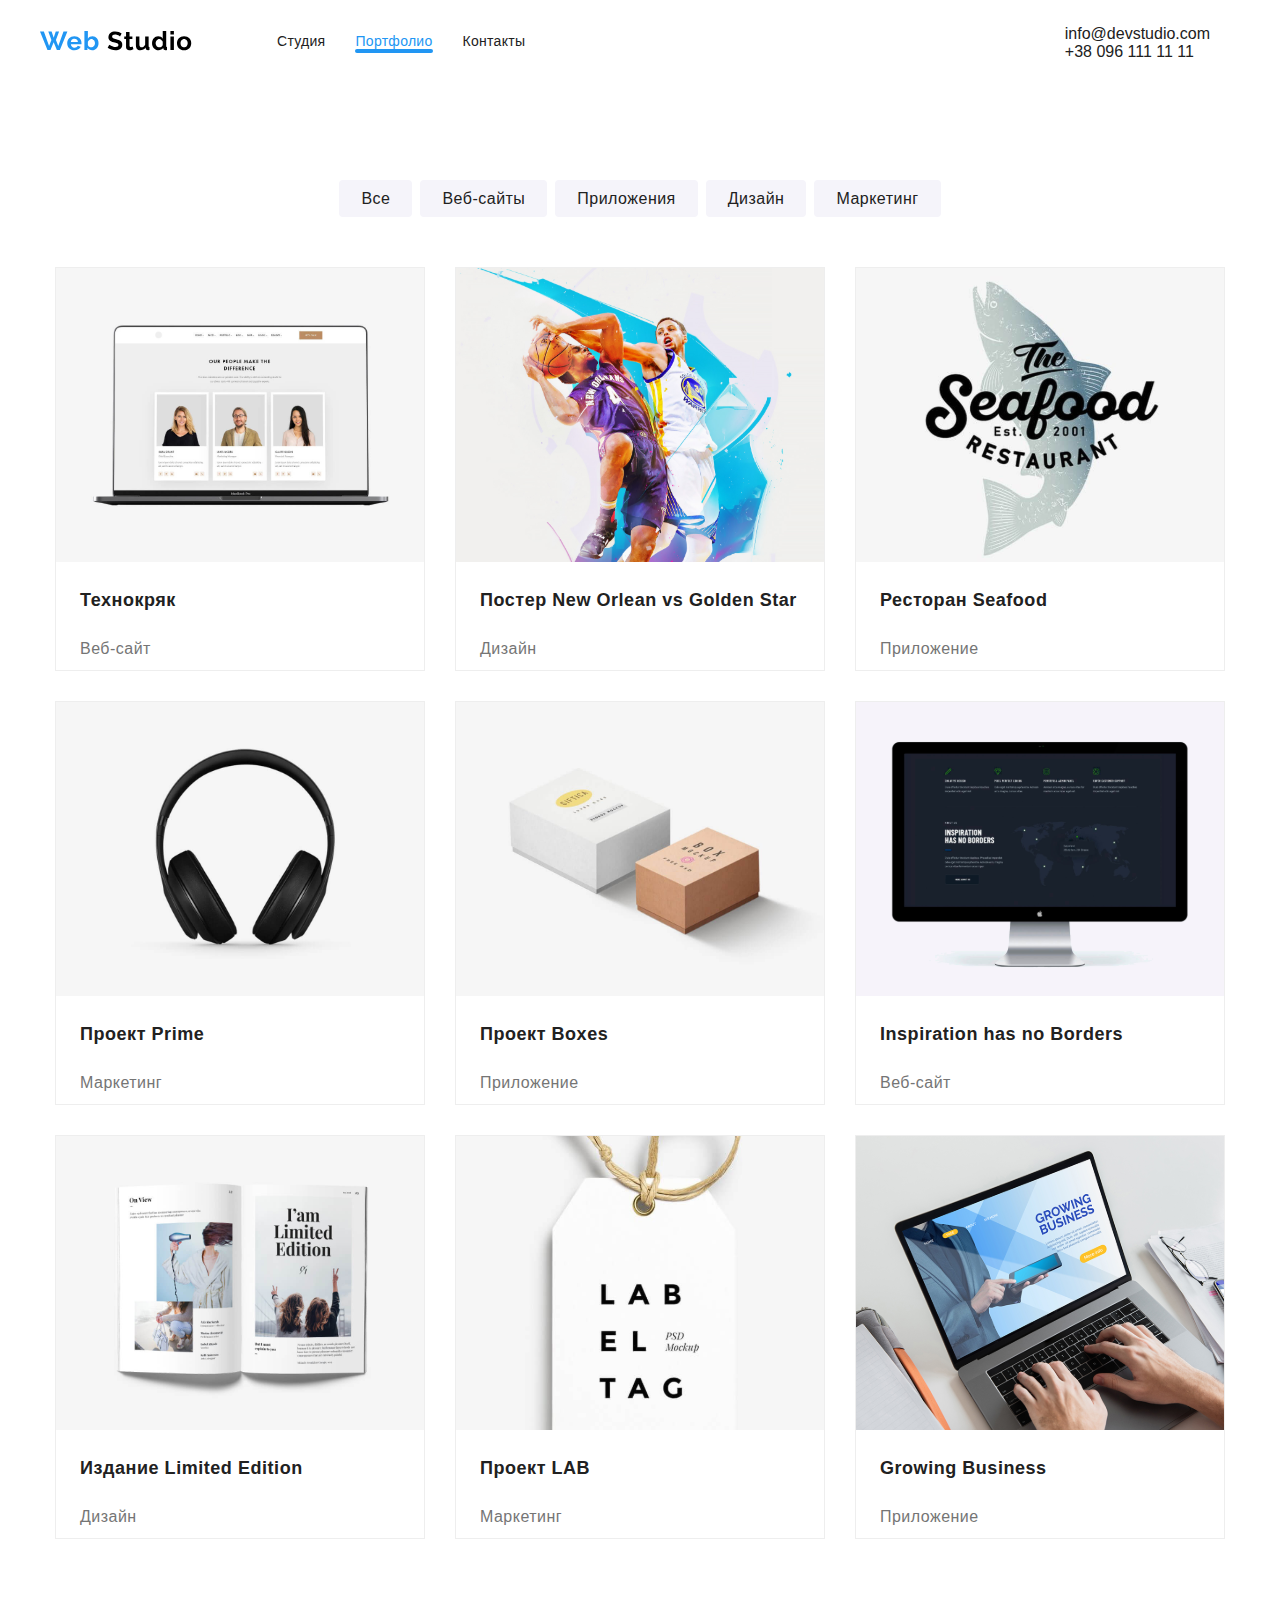
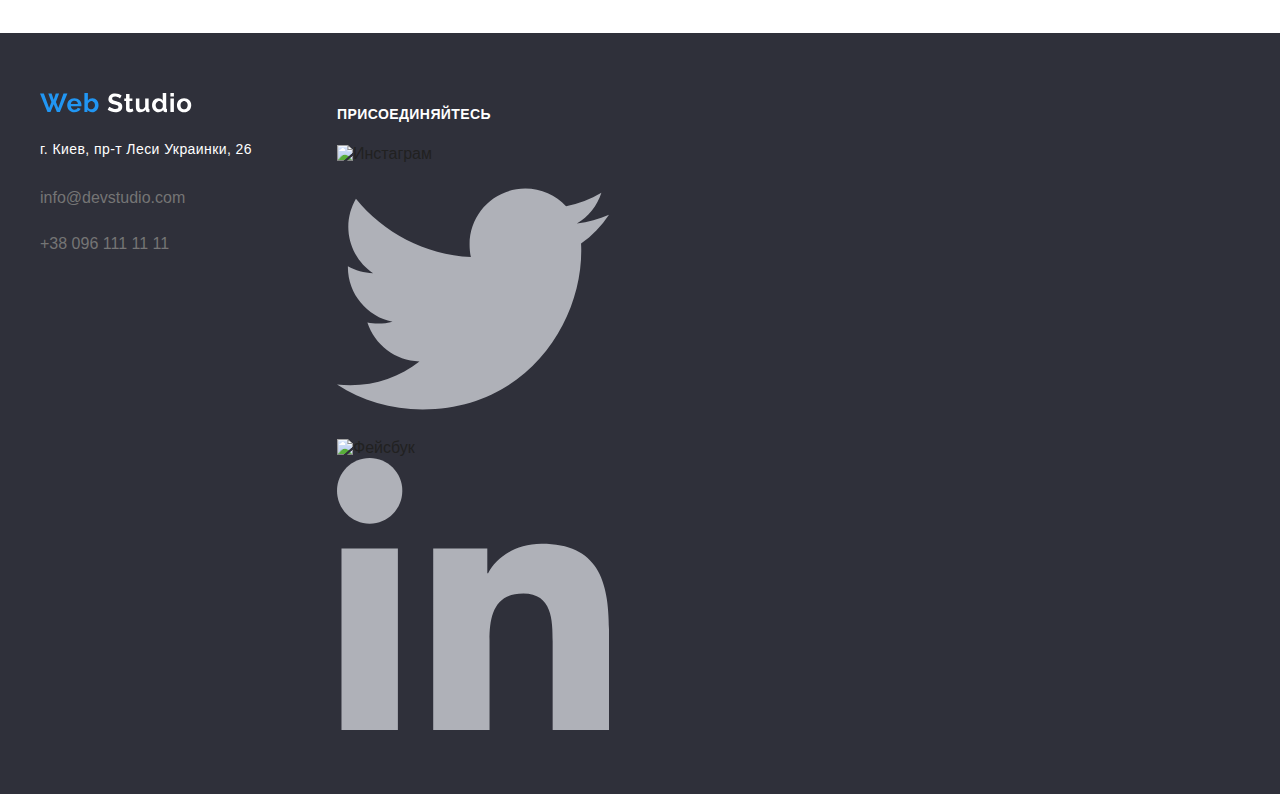
==== portfolio.html @ 6c1bee2e "1" ====
<!DOCTYPE html>
<html lang="ru">
  <head>
    <meta charset="UTF-8" />
    <meta name="viewport" content="width=device-width, initial-scale=1.0" />
    <link
      rel="stylesheet"
      href="https://cdnjs.cloudflare.com/ajax/libs/modern-normalize/0.7.0/modern-normalize.min.css"
    />
    <link rel="stylesheet" href="./css/styles.css" />
    <title>WebStudio</title>
  </head>

  <body class="page">
    <!-- header  -->
    <header>
      <div class="navigation-container">
        <div class="logo">
          <a href="./index.html"
            ><img src="./images/WebStudio.svg" alt="Логотип"
          /></a>
        </div>
        <!-- Site navigation -->

        <nav>
          <ul class="site-nav list">
            <li class="item"><a href="./index.html">Студия</a></li>
            <li class="item">
              <a class="current-link" href="./portfolio.html">Портфолио</a>
            </li>
            <li class="item"><a href="">Контакты</a></li>
          </ul>
        </nav>

        <!-- contacts -->

        <div class="contacts">
          <ul class="list">
            <li class="item">
              <a href="mailto:info@devstudio.co">
                <span class="contacts-text"> info@devstudio.com</span></a
              >
            </li>
            <li class="item">
              <a href="tel:+380961111111">
                <span class="contacts-text"> +38 096 111 11 11</span></a
              >
            </li>
          </ul>
        </div>
      </div>
    </header>
    <main>
      <!-- OUr workk filter menu -->
      <section>
        <div class="container-portfolio">
          <div class="portfolio-nav">
            <nav class="portfolio-filter">
              <ul class="portfolio-menu list">
                <li class="filter-button">
                  <a class="filter-name" href="">Все</a>
                </li>
                <li class="filter-button">
                  <a class="filter-name" href="">Веб-сайты</a>
                </li>
                <li class="filter-button">
                  <a class="filter-name" href="">Приложения</a>
                </li>
                <li class="filter-button">
                  <a class="filter-name" href="">Дизайн</a>
                </li>
                <li class="filter-button">
                  <a class="filter-name" href="">Маркетинг</a>
                </li>
              </ul>
            </nav>
            <h1 class="portfolio-notitle">
              *Логический заголовок котрый не должен отоюражатся*
            </h1>
          </div>

          <!-- our works -->
          <div class="portfolio-items">
            <ul class="portfolio list">
              <li class="porfolio-item">
                <img src="./images-portfolio/tehnokrak.svg" alt="Лаптоп" />
                <h2 class="portfolio-title">Технокряк</h2>
                <p class="portfolio-dsc">Веб-сайт</p>
                <div class="overlay">
                  <p class="portfolio-text no-margin">
                    Технокряк это современная площадка распространения
                    коронавируса. Компании используют эту платформу для
                    цифрового шпионажа и атак на защищённые сервера конкурентов.
                  </p>
                </div>
              </li>
              <li class="porfolio-item">
                <img
                  src="./images-portfolio/basketball-poster.svg"
                  alt="Два баскетболиста"
                />
                <div class="overlay">
                  <p class="portfolio-text no-margin">
                    Технокряк это современная площадка распространения
                    коронавируса. Компании используют эту платформу для
                    цифрового шпионажа и атак на защищённые сервера конкурентов.
                  </p>
                </div>
                <h2 class="portfolio-title">
                  Постер New Orlean vs Golden Star
                </h2>
                <p class="portfolio-dsc">Дизайн</p>
              </li>
              <li class="porfolio-item">
                <img
                  src="./images-portfolio/seafood-logo.svg"
                  alt="Лого ресторана"
                />
                <div class="overlay">
                  <p class="portfolio-text no-margin">
                    Технокряк это современная площадка распространения
                    коронавируса. Компании используют эту платформу для
                    цифрового шпионажа и атак на защищённые сервера конкурентов.
                  </p>
                </div>
                <h2 class="portfolio-title">Ресторан Seafood</h2>
                <p class="portfolio-dsc">Приложение</p>
              </li>
              <li class="porfolio-item">
                <img src="./images-portfolio/headphones.svg" alt="Наушники" />
                <div class="overlay">
                  <p class="portfolio-text no-margin">
                    Технокряк это современная площадка распространения
                    коронавируса. Компании используют эту платформу для
                    цифрового шпионажа и атак на защищённые сервера конкурентов.
                  </p>
                </div>
                <h2 class="portfolio-title">Проект Prime</h2>
                <p class="portfolio-dsc">Маркетинг</p>
              </li>
              <li class="porfolio-item">
                <img
                  src="./images-portfolio/boxes-project.svg"
                  alt="Две каробки"
                />
                <div class="overlay">
                  <p class="portfolio-text no-margin">
                    Технокряк это современная площадка распространения
                    коронавируса. Компании используют эту платформу для
                    цифрового шпионажа и атак на защищённые сервера конкурентов.
                  </p>
                </div>
                <h2 class="portfolio-title">Проект Boxes</h2>
                <p class="portfolio-dsc">Приложение</p>
              </li>
              <li class="porfolio-item">
                <img
                  src="./images-portfolio/desktop-screen.svg"
                  alt="Монитор"
                />
                <div class="overlay">
                  <p class="portfolio-text no-margin">
                    Технокряк это современная площадка распространения
                    коронавируса. Компании используют эту платформу для
                    цифрового шпионажа и атак на защищённые сервера конкурентов.
                  </p>
                </div>
                <h2 class="portfolio-title">Inspiration has no Borders</h2>
                <p class="portfolio-dsc">Веб-сайт</p>
              </li>
              <li class="porfolio-item">
                <img src="./images-portfolio/limitededition.svg" alt="Книга" />
                <div class="overlay">
                  <p class="portfolio-text no-margin">
                    Технокряк это современная площадка распространения
                    коронавируса. Компании используют эту платформу для
                    цифрового шпионажа и атак на защищённые сервера конкурентов.
                  </p>
                </div>
                <h2 class="portfolio-title">Издание Limited Edition</h2>
                <p class="portfolio-dsc">Дизайн</p>
              </li>
              <li class="porfolio-item">
                <img src="./images-portfolio/labletag.svg" alt="Ярлык" />
                <div class="overlay">
                  <p class="portfolio-text no-margin">
                    Технокряк это современная площадка распространения
                    коронавируса. Компании используют эту платформу для
                    цифрового шпионажа и атак на защищённые сервера конкурентов.
                  </p>
                </div>
                <h2 class="portfolio-title">Проект LAB</h2>
                <p class="portfolio-dsc">Маркетинг</p>
              </li>
              <li class="porfolio-item">
                <img
                  src="./images-portfolio/laptop-grow-buis.svg"
                  alt="Лаптоп"
                />
                <div class="overlay">
                  <p class="portfolio-text no-margin">
                    Технокряк это современная площадка распространения
                    коронавируса. Компании используют эту платформу для
                    цифрового шпионажа и атак на защищённые сервера конкурентов.
                  </p>
                </div>
                <h2 class="portfolio-title">Growing Business</h2>
                <p class="portfolio-dsc">Приложение</p>
              </li>
            </ul>
          </div>
        </div>
      </section>
    </main>
    <footer class="footer">
      <!-- logo -->
      <div class="footer-container">
        <div class="logo-footer">
          <a href="./index.html"
            ><img src="./images/WebStudio-footer.svg" alt="Логотип"
          /></a>
          <address>
            <span class="phys-address"> г. Киев, пр-т Леси Украинки, 26</span>
            <br />
            <!-- contacts -->
            <a href="mailto:info@devstudio.co">
              <span class="adress">info@devstudio.com</span></a
            >
            <br />
            <a href="tel:+380961111111">
              <span class="adress">+38 096 111 11 11</span></a
            >
          </address>
        </div>
        <!-- subscribe -->
        <div class="subscribe-container">
          <h2 class="subscribe-title">присоединяйтесь</h2>
          <ul class="social-footer list">
            <li class="social-footer-item">
              <a href=""
                ><img src="./images/instagramnorm.svg" alt="Инстаграм"
              /></a>
            </li>
            <li class="social-footer-item">
              <a href=""><img src="./images/twitter.svg" alt="Твиттер" /></a>
            </li>
            <li class="social-footer-item">
              <a href=""><img src="./images/facebook2.svg" alt="Фейсбук" /></a>
            </li>
            <li class="social-footer-item">
              <a href=""><img src="./images/linkedin.svg" alt="ЛинкедИн" /></a>
            </li>
          </ul>
        </div>
      </div>
    </footer>
  </body>
</html>
---- css/styles.css ----
/* Цыетовая палитра */
/* Primary text color #212121
Secondary text color #757575
alternative text color #FFFFFF
accent color #2196F3


bcg color #FFFFFF
bcg alternative color #F5F4FA*/

:root {
  --primary-text-color: #212121;
  --secondary-text-color: #757575;
  --alternative-text-color: #ffffff;
  --accent-color: #2196f3;
  --bcg-color: #ffffff;
  --bcg-alternative-color: #f5f4fa;
}
/* * {
  outline: solid darkslateblue; */

/* all paige main formattiong */
.page {
  font-family: "Roboto", sans-serif;
  color: var(--primary-text-color);
  background-color: var(--bcg-color);
}
/* No dots on lists */
.list {
  list-style: none;
  padding: 0px;
  margin: 0px;
}
/* Отменяем подчеркивание у ссылки */
a {
  color: var(--primary-text-color);
  text-decoration: none;
}
/* Delete margin utility */
.no-margin {
  margin: 0px;
}

.container {
  width: 1200px;
  margin-right: auto;
  margin-left: auto;
  padding-left: 15px;
  padding-right: 15px;
  padding-bottom: 94px;
  padding-top: 94px;
}

/* Header
*/

/* site navigation 
and contacts 
focus and hover */
.site-nav :hover,
.site-nav :focus {
  color: var(--accent-color);
}
.current-link::after {
  content: "";
  display: flex;

  height: 4px;

  background: #2196f3;
  border-radius: 2px;
}
.current-link {
  color: var(--accent-color);
}

/* Nsv contsiner */
.navigation-container {
  display: flex;
  align-items: center;
  padding: 25px 15px;
  max-width: 1230px;
  margin: 0 auto;
}
/* allTitles H2 */
.title {
  font-weight: 700;
  font-size: 36px;
  line-height: 1.2;
  text-align: center;
  letter-spacing: 0.03em;
}
/* logo */

.logo {
  display: inline-block;
}
/* site navigation text  */
.site-nav {
  font-weight: 500;
  font-size: 14px;
  line-height: 1.1;
  letter-spacing: 0.02em;
  display: flex;
  margin-left: 85px;
}

.site-nav .item {
  margin-left: auto;
}
/* CONTACTS */
.contacts {
  display: flex;
  align-items: center;
  margin-left: auto;
}
.email-style {
  display: flex;
  align-items: center;
  color: #757575;
  fill: #757575;
  margin-right: 30px;
}
.email-style:focus,
.email-style:hover {
  color: var(--accent-color);
  fill: var(--accent-color);
}
.icon-email {
  margin-right: 10px;
}
.email-text {
  font-style: normal;

  font-style: normal;
  font-weight: 500;
  font-size: 14px;
  line-height: 1.14;
  letter-spacing: 0.02em;
}

.phonenumber-style {
  display: flex;
  align-items: center;
  color: #757575;
  fill: #757575;
}
.phonenumber-style:focus,
.phonenumber-style:hover {
  color: var(--accent-color);
  fill: var(--accent-color);
}
.icon-phone {
  margin-right: 10px;
}
.phonenumber-text {
  font-style: normal;

  font-style: normal;
  font-weight: 500;
  font-size: 14px;
  line-height: 1.14;
  letter-spacing: 0.02em;
}
/* Hero */
.cotainer-hero {
  padding-top: 200px;
  padding-bottom: 200px;
}
.hero {
  background-image: linear-gradient(
      to right,
      rgba(47, 48, 58, 0.8),
      rgba(47, 48, 58, 0.8)
    ),
    url(../images/Header-img.jpg);
  background-color: #212121;
  width: 1600px;
  height: 600px;
  margin: auto;
  background-repeat: no-repeat;
  background-position: center;
  background-size: cover;
  text-align: center;
}

/* Hero title */
.hero-title {
  font-weight: 900;
  font-size: 44px;
  line-height: 1.4;

  text-align: center;
  letter-spacing: 0.06em;
  text-transform: uppercase;

  color: var(--alternative-text-color);
}

/* Hero button */
.button {
  padding: 10px 32px;
  color: var(--alternative-text-color);
  display: inline-block;
  background: #2196f3;
  border-radius: 4px;
  border: 1px solid transparent;
  min-width: 200px;
  margin-top: 30px;
}
/* Features */
.features .list {
  display: flex;
  justify-content: center;
}
/* FEATURES ICONS */
.features-icon-bcg {
  width: 270px;
  height: 120px;
  background-color: #f5f4fa;
  display: flex;
  align-items: center;
  justify-content: center;
}
.features-icon {
  width: 70px;
  height: 70px;
}
.list .item {
  margin-right: 30px;
}
.list .item:last-child {
  margin-right: 0px;
}

.features .title {
  display: none;
}

/* FETURES ICONS */

/* features title*/
.features-title {
  font-weight: 700;
  font-size: 14px;
  line-height: 1.1;
  letter-spacing: 0.03em;
  text-transform: uppercase;
  margin-bottom: 0px;
  margin-top: 10px;
}
/* features text dsc */
.features-text {
  color: var(--secondary-text-color);

  font-size: 14px;
  line-height: 1.7;
  letter-spacing: 0.03em;
  margin-bottom: 0px;
  margin-top: 10px;
}
.works-list {
  display: flex;
}
.works-item + .works-item {
  margin-left: 30px;
}

/* works title */
.works .title {
  margin-bottom: 0px;
  margin-top: 94px;
}
/* Works exmples */
.works .list {
  margin-top: 50px;
}
/* our works picture dsc */
.work-name {
  font-weight: 700;
  font-size: 14px;
  line-height: 1.1;

  letter-spacing: 0.03em;
  text-transform: uppercase;
}
/* team */
.team {
  background-color: #f5f4fa;
  width: auto;
}
.team-item {
  width: calc((100% - 30px * 3) / 4);
  margin-right: 30px;
  box-shadow: 0px 2px 1px rgba(0, 0, 0, 0.2), 0px 1px 1px rgba(0, 0, 0, 0.14),
    0px 1px 3px rgba(0, 0, 0, 0.12);
  border-radius: 0px 0px 4px 4px;
  background-color: #fff;
}
.team-item:first-child {
  margin-left: 0px;
}
/* team list */
.team-list {
  margin-top: 50px;
  display: flex;
}

/* teammates names   */
.team-name {
  font-weight: 500;
  font-size: 16px;
  line-height: 1.2;

  letter-spacing: 0.03em;
  margin-top: 30px;
  margin-bottom: 0px;
  text-align: center;
}
/* temmates proffession dsc */
.team-text {
  font-size: 16px;
  line-height: 1.2;

  letter-spacing: 0.03em;

  color: var(--secondary-text-color);
  margin-top: 10px;
  margin-bottom: 0px;
  text-align: center;
}
/* social media list */

.social {
  margin-top: 16px;
  margin-bottom: 24px;
  display: flex;
  justify-content: center;
}
.social-item + .social-item {
  margin-left: 10px;
}
.social-link {
  display: flex;
  justify-content: center;
  align-items: center;

  width: 44px;
  height: 44px;
  border-radius: 50%;

  fill: #afb1b8;
}

.social-link:hover,
.social-link:focus {
  background-color: var(--accent-color);
  fill: #ffffff;
}

/* loyal customers  list*/
.customers-logo {
  margin-bottom: 0px;
  margin-top: 50px;
  display: flex;
}
.customers-link {
  display: flex;
  justify-content: center;
  align-items: center;
  fill: #afb1b8;

  width: 170px;
  height: 90px;
}
.customers-link:hover,
.customers-link:focus {
  fill: #2196f3;
}

.customer-logo-pic {
  border: 1px solid #afb1b8;
  box-sizing: border-box;
  border-radius: 4px;
}
.customer-logo-pic:hover,
.customer-logo-pic:focus {
  border: 1px solid #2196f3;
}
.customer-logo-pic + .customer-logo-pic {
  margin-left: 30px;
}
/* Loyal custumers title*/
.customers .title {
  margin-bottom: 0px;
  margin-top: 94px;
}

/* Footer */

.footer {
  background-color: #2f303a;
}
/* Footer content */
.footer-container {
  max-width: 1230px;
  padding-top: 60px;
  padding-bottom: 60px;
  margin-left: auto;
  margin-right: auto;
  padding-left: 15px;
  padding-right: 15px;
  display: flex;
  flex-wrap: wrap;
}
.logo-footer {
  min-width: 267px;
}

.address {
  display: flex;
}

/* Physical addres going with other color */
.phys-address {
  font-size: 14px;
  line-height: 1.7;
  letter-spacing: 0.03em;
  color: var(--alternative-text-color);
  margin-top: 20px;
  margin-bottom: 0px;
  display: flex;
  flex-wrap: wrap;
  font-style: normal;
}
/* mail and telephone footer color */
.adress {
  color: var(--secondary-text-color);
  margin-bottom: 0px;
  margin-top: 9px;
  display: inline-block;
  display: flex;
  flex-wrap: wrap;
  font-style: normal;
}
.subscribe-container {
  flex-direction: column;
  display: flex;

  margin-left: 30px;
  min-width: 272px;
}
/* Subscibe tittle */
.subscribe-title {
  color: var(--alternative-text-color);
  margin-bottom: 20px;
  font-weight: 700;
  font-size: 14px;
  line-height: 1.4;
  letter-spacing: 0.03em;
  text-transform: uppercase;
}
.footer-social {
  display: flex;
}
.footer-social-link {
  display: flex;
  width: 44px;
  height: 44px;
  background-color: rgba(255, 255, 255, 0.1);
  fill: #ffffff;
  border-radius: 50%;
  justify-content: center;
  align-items: center;
}
.footer-social-link:hover,
.footer-social-link:focus {
  background-color: var(--accent-color);
}
.footer-social-item + .footer-social-item {
  margin-left: 10px;
}

/* !!!!!!!!!!!!!!!!!!!!!!!!POrtfolio content!!!!!!!!!!!!!!!!!!!!!!!!! */

/* Portfolio filter effects hover and focus */
.portfolio-filter :hover,
.portfolio-filter :focus {
  color: var(--accent-color);
}
.portfolio-menu {
  display: flex;
  justify-content: center;
}
.portfolio-nav {
  margin-top: 93px;
  justify-content: center;
}
/* .filter-name:nth-child(n + 2) {
  margin-left: 0px;
} */

.filter-button + .filter-button {
  margin-left: 8px;
}
.filter-name {
  padding: 6px 22px;

  display: flex;

  text-align: center;

  background: #f5f4fa;
  border-radius: 4px;
  font-weight: 500;
  font-size: 16px;
  line-height: 1.6;
  letter-spacing: 0.03em;
}

.filter-name:hover {
  background-color: var(--accent-color);
  color: #ffffff;
}

.portfolio-notitle {
  display: none;
}

.container-portfolio {
  padding: 0px 15px;
  max-width: 1200px;
  margin: 0 auto;
  margin-bottom: 94px;
}

.portfolio {
  margin-bottom: 0px;
  margin-top: 50px;
  display: flex;
  flex-wrap: wrap;
  justify-content: center;
}
.porfolio-item {
  width: calc((100% - 60px) / 3);
  margin-right: 30px;
  margin-bottom: 30px;
  border: 1px solid #eeeeee;
  height: 404px;
  position: relative;

  overflow: hidden;
}

.overlay {
  display: inline-flex;
  position: absolute;
  top: 0;
  left: 0;
  width: 100%;
  height: 294px;

  padding: 63px 24px;

  transform: translateY(150%);
  transition: 250ms transform cubic-bezier(0.4, 0, 0.2, 1);

  background-color: rgba(33, 150, 243, 0.9);
  color: var(--alternative-text-color);
}
.porfolio-item:hover {
  border: 1px solid #eeeeee;
  box-sizing: border-box;
  box-shadow: 0px 1px 1px rgba(0, 0, 0, 0.12), 0px 4px 4px rgba(0, 0, 0, 0.06),
    1px 4px 6px rgba(0, 0, 0, 0.16);
}
.porfolio-item:hover .overlay {
  transform: translateX(0);
}

.porfolio-item:nth-child(3n) {
  margin-right: 0;
}
.porfolio-item:nth-last-child(-n + 3) {
  margin-bottom: 0;
}
/* name of works in portfolio */
.portfolio-title {
  font-style: normal;
  font-weight: 700;
  font-size: 18px;
  line-height: 2;
  letter-spacing: 0.03em;
  padding-left: 24px;
  padding-right: 24px;
}
/* Work descriptions in portfolio */
.portfolio-dsc {
  font-size: 16px;
  line-height: 1.9;
  letter-spacing: 0.03em;
  color: var(--secondary-text-color);
  padding: 0px 24px;
}
/* text on pics  */
.portfolio-text {
  font-size: 18px;
  line-height: 1.6;
  letter-spacing: 0.03em;
}
/* CEnetering of content groups */
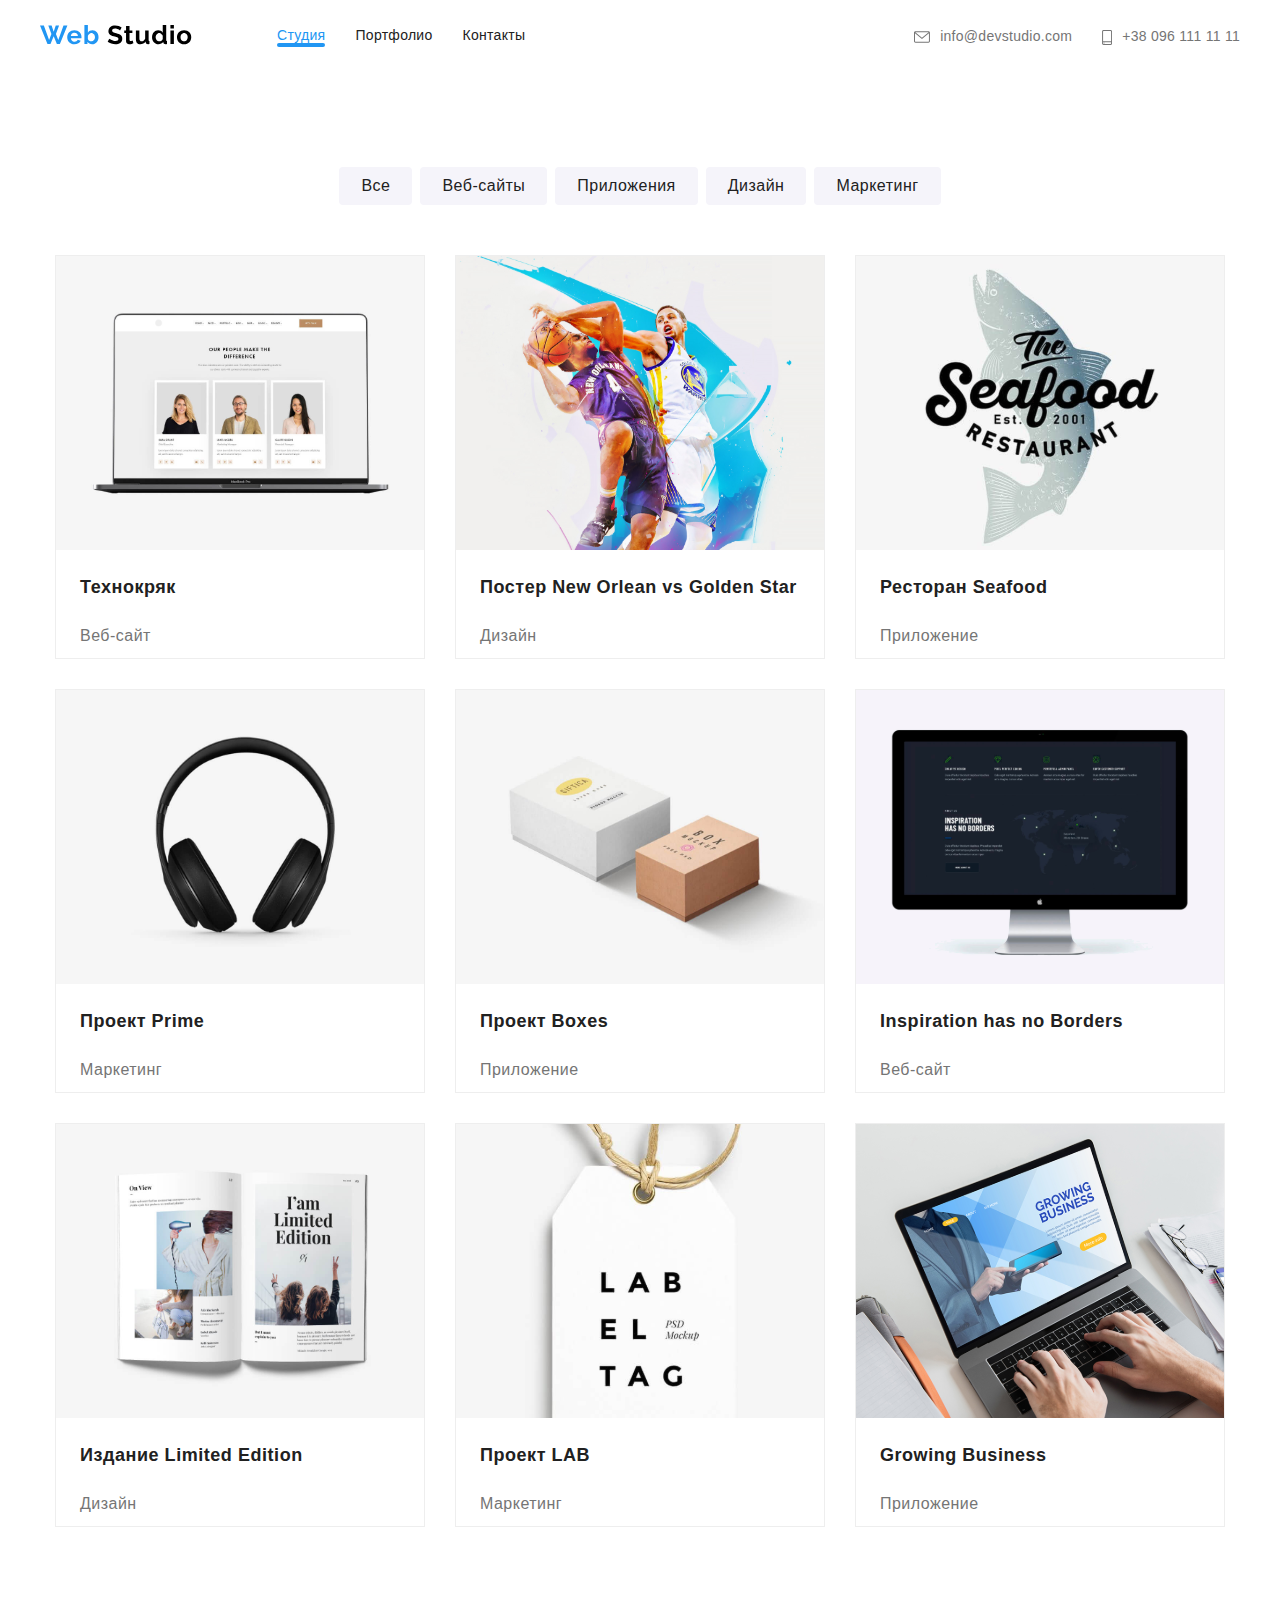
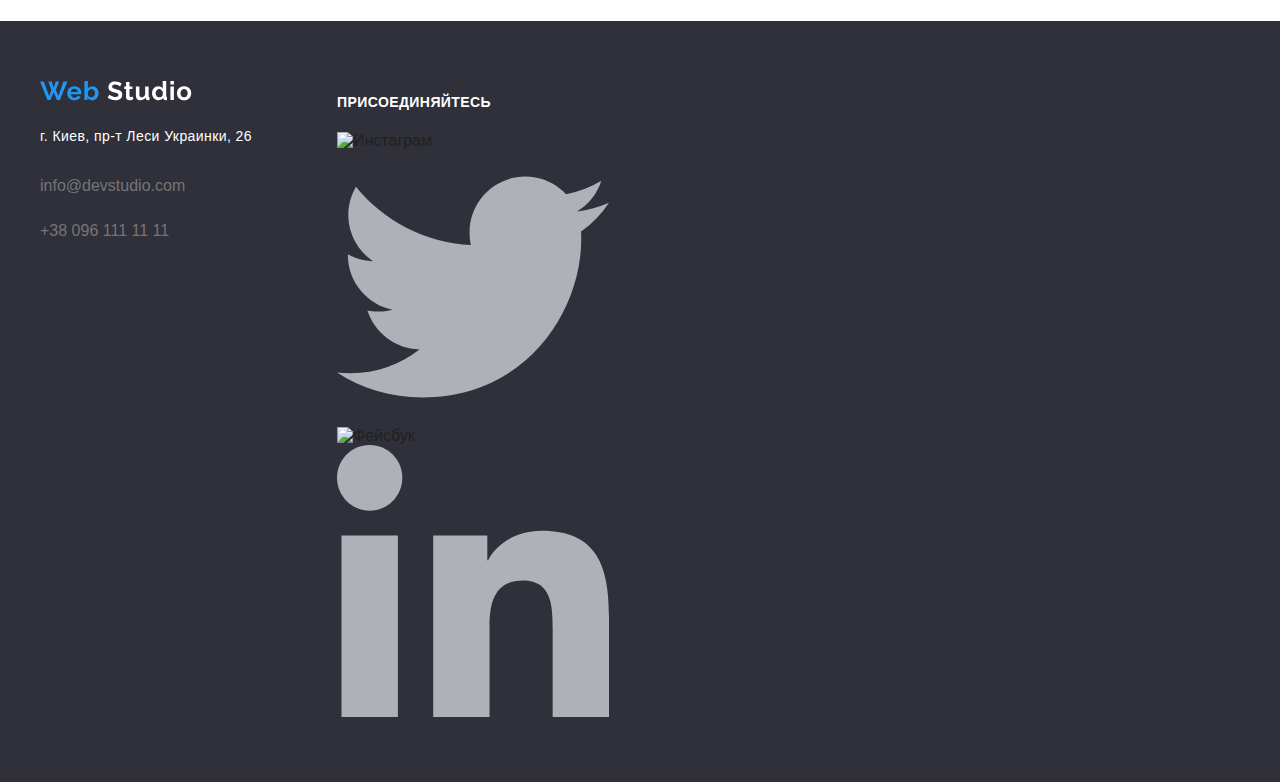
==== commit 36dc3b32: "1" ====
--- a/portfolio.html
+++ b/portfolio.html
@@ -13,43 +13,40 @@
 
   <body class="page">
     <!-- header  -->
-    <header>
-      <div class="navigation-container">
-        <div class="logo">
-          <a href="./index.html"
-            ><img src="./images/WebStudio.svg" alt="Логотип"
-          /></a>
-        </div>
-        <!-- Site navigation -->
-
-        <nav>
-          <ul class="site-nav list">
-            <li class="item"><a href="./index.html">Студия</a></li>
-            <li class="item">
-              <a class="current-link" href="./portfolio.html">Портфолио</a>
-            </li>
-            <li class="item"><a href="">Контакты</a></li>
-          </ul>
-        </nav>
-
-        <!-- contacts -->
-
-        <div class="contacts">
-          <ul class="list">
-            <li class="item">
-              <a href="mailto:info@devstudio.co">
-                <span class="contacts-text"> info@devstudio.com</span></a
-              >
-            </li>
-            <li class="item">
-              <a href="tel:+380961111111">
-                <span class="contacts-text"> +38 096 111 11 11</span></a
-              >
-            </li>
-          </ul>
-        </div>
+  <header>
+    <div class="navigation-container">
+      <div class="logo">
+        <a href="./index.html"><img src="./images/WebStudio.svg" alt="Логотип" /></a>
       </div>
-    </header>
+      <!-- Site navigation -->
+  
+      <nav>
+        <ul class="site-nav list">
+          <li class="item">
+            <a class="current-link" href="./index.html">Студия</a>
+          </li>
+          <li class="item"><a href="./portfolio.html">Портфолио</a></li>
+          <li class="item"><a href="">Контакты</a></li>
+        </ul>
+      </nav>
+  
+      <!-- contacts -->
+  
+      <div class="contacts">
+        <a class="email-style" href="mailto:info@devstudio.co"><svg class="icon-email" width="16" height="12">
+            <use href="./images/sprite.svg#icon-envelope"></use>
+          </svg>
+          <span class="email-text"> info@devstudio.com</span>
+        </a>
+  
+        <a class="phonenumber-style" href="tel:+380961111111"><svg class="icon-phone" width="10" height="15">
+            <use href="./images/sprite.svg#icon-smartphone"></use>
+          </svg>
+          <span class="phonenumber-text"> +38 096 111 11 11</span>
+        </a>
+      </div>
+    </div>
+  </header>
     <main>
       <!-- OUr workk filter menu -->
       <section>
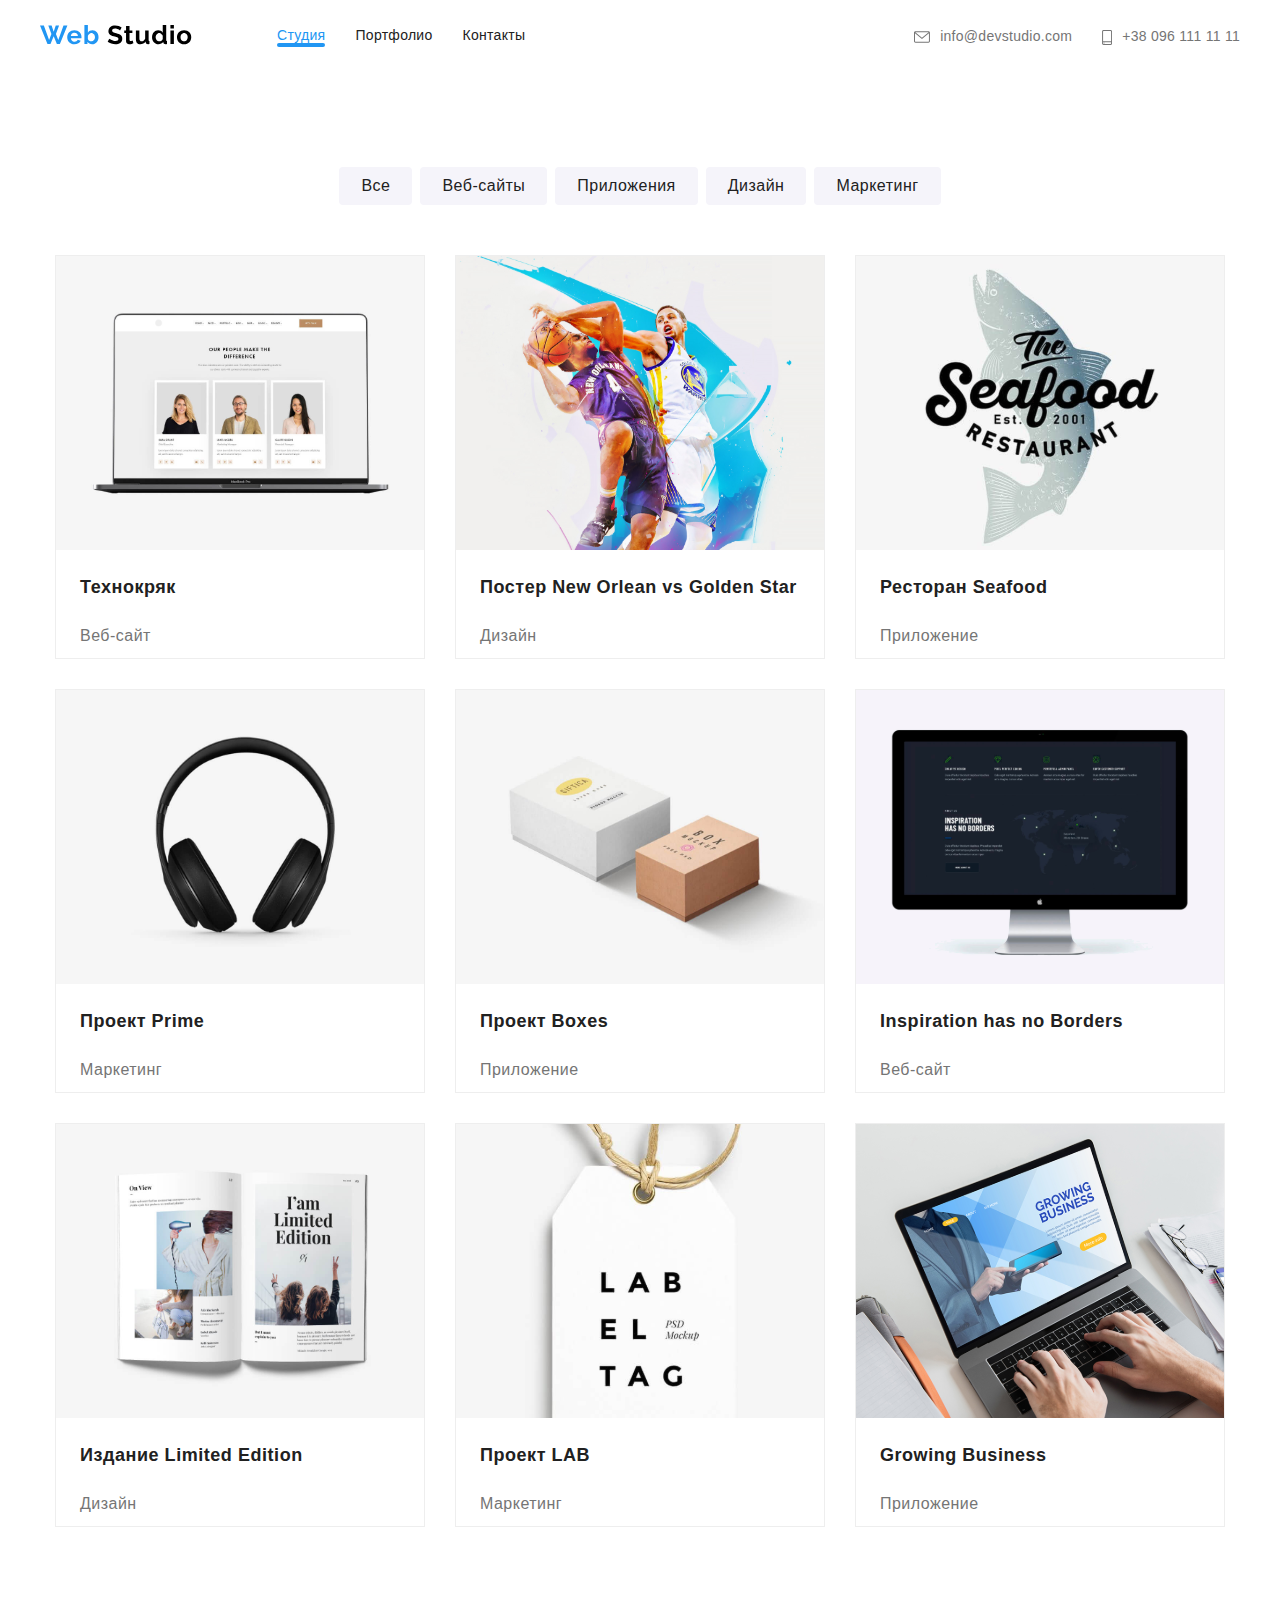
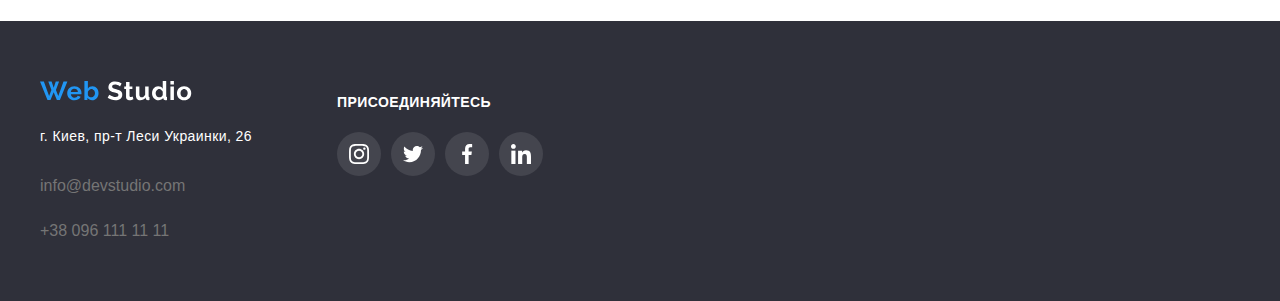
==== commit b9ac5d23: "works section absolut positioning" ====
--- a/portfolio.html
+++ b/portfolio.html
@@ -13,40 +13,44 @@
 
   <body class="page">
     <!-- header  -->
-  <header>
-    <div class="navigation-container">
-      <div class="logo">
-        <a href="./index.html"><img src="./images/WebStudio.svg" alt="Логотип" /></a>
+    <header>
+      <div class="navigation-container">
+        <div class="logo">
+          <a href="./index.html"
+            ><img src="./images/WebStudio.svg" alt="Логотип"
+          /></a>
+        </div>
+        <!-- Site navigation -->
+
+        <nav>
+          <ul class="site-nav list">
+            <li class="item">
+              <a class="current-link" href="./index.html">Студия</a>
+            </li>
+            <li class="item"><a href="./portfolio.html">Портфолио</a></li>
+            <li class="item"><a href="">Контакты</a></li>
+          </ul>
+        </nav>
+
+        <!-- contacts -->
+
+        <div class="contacts">
+          <a class="email-style" href="mailto:info@devstudio.co"
+            ><svg class="icon-email" width="16" height="12">
+              <use href="./images/sprite.svg#icon-envelope"></use>
+            </svg>
+            <span class="email-text"> info@devstudio.com</span>
+          </a>
+
+          <a class="phonenumber-style" href="tel:+380961111111"
+            ><svg class="icon-phone" width="10" height="15">
+              <use href="./images/sprite.svg#icon-smartphone"></use>
+            </svg>
+            <span class="phonenumber-text"> +38 096 111 11 11</span>
+          </a>
+        </div>
       </div>
-      <!-- Site navigation -->
-  
-      <nav>
-        <ul class="site-nav list">
-          <li class="item">
-            <a class="current-link" href="./index.html">Студия</a>
-          </li>
-          <li class="item"><a href="./portfolio.html">Портфолио</a></li>
-          <li class="item"><a href="">Контакты</a></li>
-        </ul>
-      </nav>
-  
-      <!-- contacts -->
-  
-      <div class="contacts">
-        <a class="email-style" href="mailto:info@devstudio.co"><svg class="icon-email" width="16" height="12">
-            <use href="./images/sprite.svg#icon-envelope"></use>
-          </svg>
-          <span class="email-text"> info@devstudio.com</span>
-        </a>
-  
-        <a class="phonenumber-style" href="tel:+380961111111"><svg class="icon-phone" width="10" height="15">
-            <use href="./images/sprite.svg#icon-smartphone"></use>
-          </svg>
-          <span class="phonenumber-text"> +38 096 111 11 11</span>
-        </a>
-      </div>
-    </div>
-  </header>
+    </header>
     <main>
       <!-- OUr workk filter menu -->
       <section>
@@ -232,20 +236,34 @@
         <!-- subscribe -->
         <div class="subscribe-container">
           <h2 class="subscribe-title">присоединяйтесь</h2>
-          <ul class="social-footer list">
-            <li class="social-footer-item">
-              <a href=""
-                ><img src="./images/instagramnorm.svg" alt="Инстаграм"
-              /></a>
-            </li>
-            <li class="social-footer-item">
-              <a href=""><img src="./images/twitter.svg" alt="Твиттер" /></a>
-            </li>
-            <li class="social-footer-item">
-              <a href=""><img src="./images/facebook2.svg" alt="Фейсбук" /></a>
-            </li>
-            <li class="social-footer-item">
-              <a href=""><img src="./images/linkedin.svg" alt="ЛинкедИн" /></a>
+          <ul class="footer-social list">
+            <li class="footer-social-item">
+              <a class="footer-social-link" href=""
+                ><svg class="footer-social-icon" width="20" height="20">
+                  <use href="./images/sprite.svg#icon-instagram" />
+                </svg>
+              </a>
+            </li>
+            <li class="footer-social-item">
+              <a class="footer-social-link" href=""
+                ><svg class="footer-social-icon" width="22" height="20">
+                  <use href="./images/sprite.svg#icon-twitter" />
+                </svg>
+              </a>
+            </li>
+            <li class="footer-social-item">
+              <a class="footer-social-link" href=""
+                ><svg class="footer-social-icon" width="20" height="30">
+                  <use href="./images/sprite.svg#icon-facebook" />
+                </svg>
+              </a>
+            </li>
+            <li class="footer-social-item">
+              <a class="footer-social-link" href=""
+                ><svg class="footer-social-icon" width="20" height="20">
+                  <use href="./images/sprite.svg#icon-linkedin" />
+                </svg>
+              </a>
             </li>
           </ul>
         </div>
--- a/css/styles.css
+++ b/css/styles.css
@@ -259,31 +259,54 @@
   margin-bottom: 0px;
   margin-top: 10px;
 }
-.works-list {
-  display: flex;
-}
-.works-item + .works-item {
-  margin-left: 30px;
-}
+/* OUR WORKS */
 
 /* works title */
 .works .title {
-  margin-bottom: 0px;
-  margin-top: 94px;
-}
-/* Works exmples */
-.works .list {
-  margin-top: 50px;
-}
-/* our works picture dsc */
+  margin-bottom: 50px;
+  margin-top: 0px;
+}
+/* WORK EXAMPLLES LIST */
+
+.work-examples {
+  display: flex;
+}
+
+/* wORK CARD  */
+.work-item {
+  position: relative;
+}
+.work-item + .work-item {
+  margin-left: 30px;
+}
+/* WORK IMAGE */
+
+/* WORK DESCRIPTION */
 .work-name {
+  position: absolute;
+
+  display: flex;
+  justify-content: center;
+  align-items: center;
+
+  bottom: 0px;
+
+  width: 370px;
+  height: 70px;
+
+  margin: 0px;
+
   font-weight: 700;
   font-size: 14px;
   line-height: 1.1;
 
   letter-spacing: 0.03em;
   text-transform: uppercase;
-}
+
+  color: #ffffff;
+  background-color: rgba(47, 48, 58, 0.8);
+}
+
 /* team */
 .team {
   background-color: #f5f4fa;
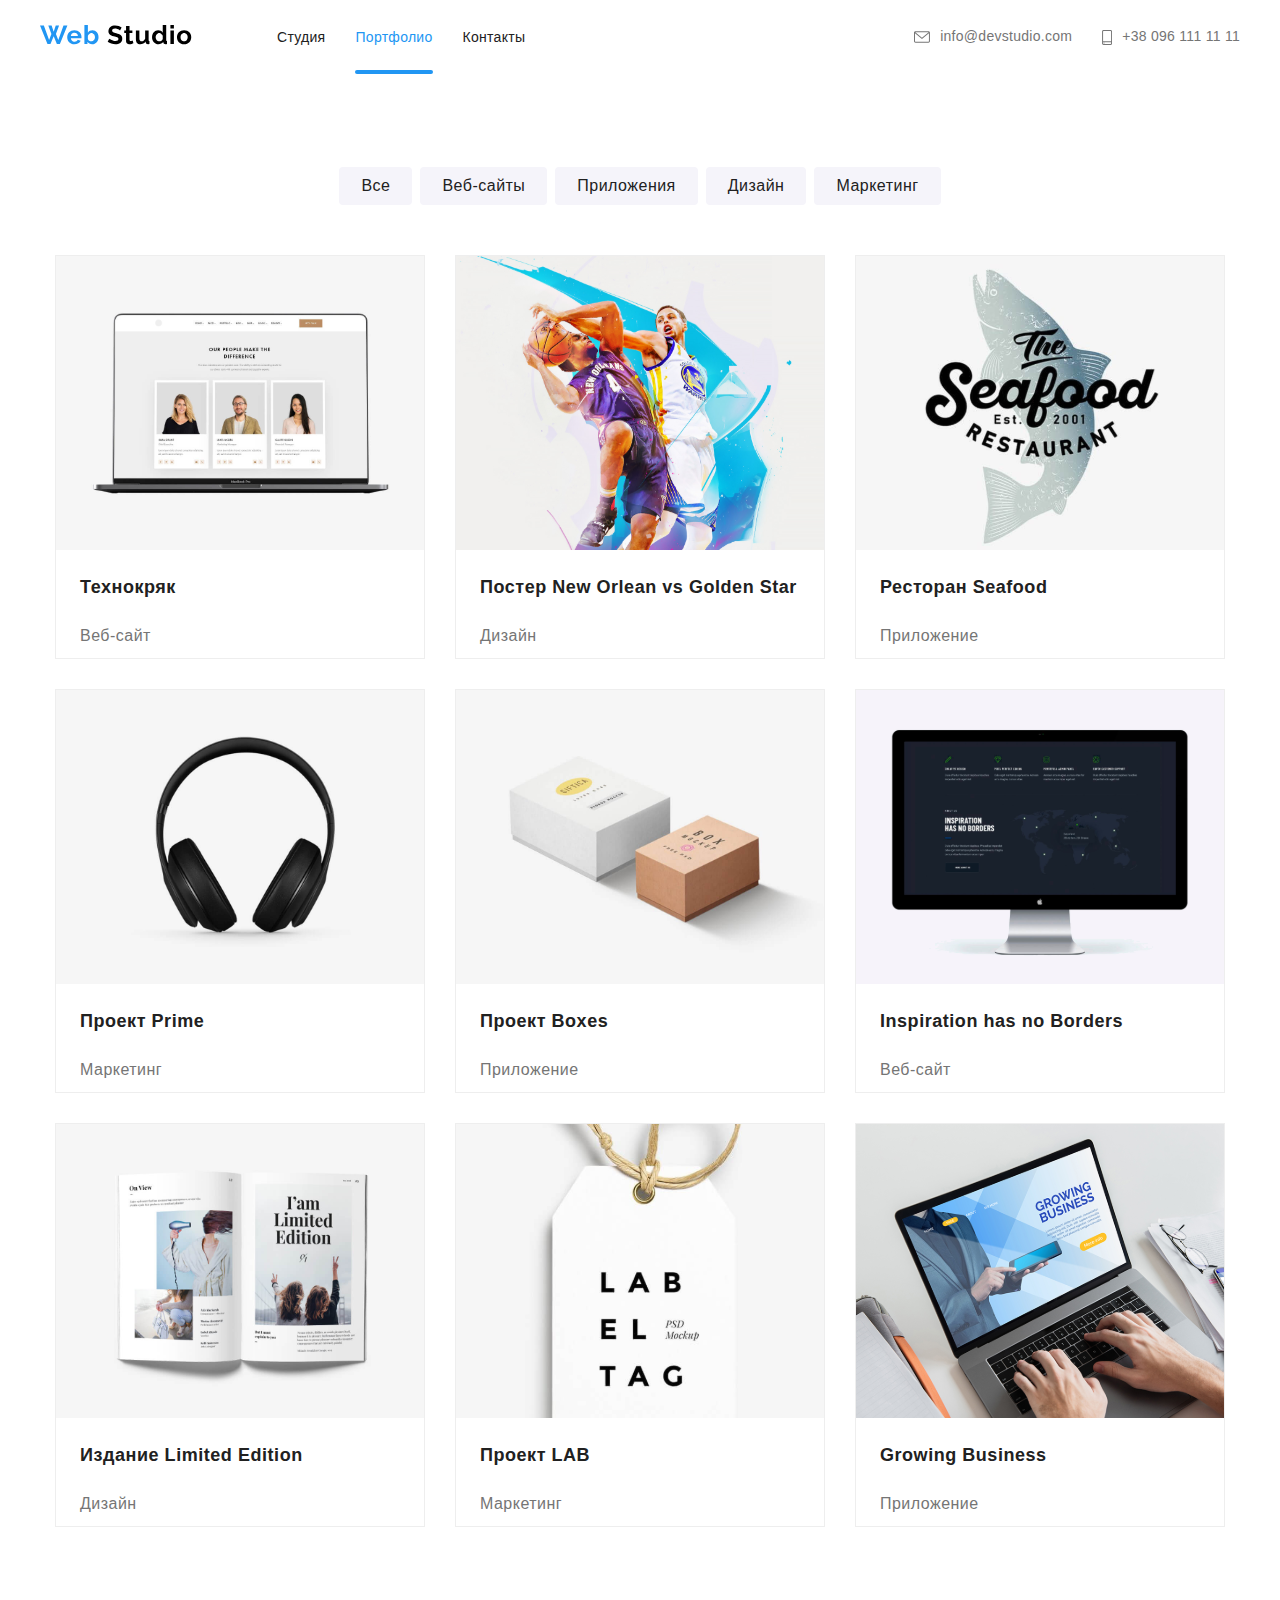
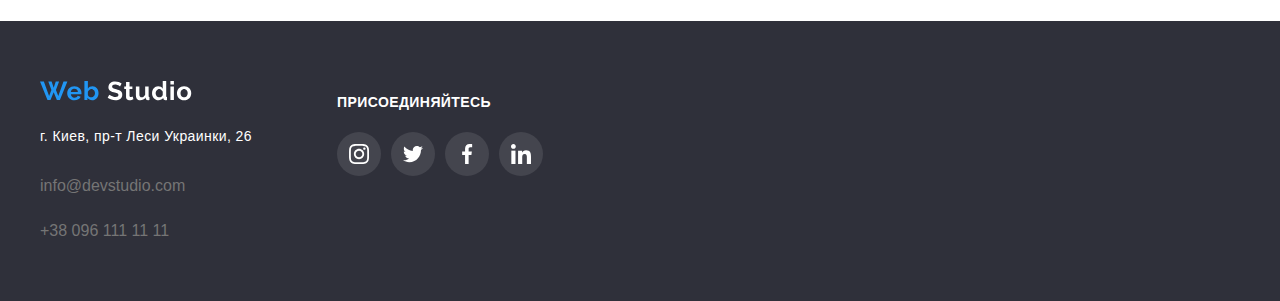
==== commit 1bce4442: "подчерквание в нав" ====
--- a/portfolio.html
+++ b/portfolio.html
@@ -25,9 +25,11 @@
         <nav>
           <ul class="site-nav list">
             <li class="item">
-              <a class="current-link" href="./index.html">Студия</a>
-            </li>
-            <li class="item"><a href="./portfolio.html">Портфолио</a></li>
+              <a href="./index.html">Студия</a>
+            </li>
+            <li class="item">
+              <a class="current-link" href="./portfolio.html">Портфолио</a>
+            </li>
             <li class="item"><a href="">Контакты</a></li>
           </ul>
         </nav>
--- a/css/styles.css
+++ b/css/styles.css
@@ -61,19 +61,27 @@
 .site-nav :focus {
   color: var(--accent-color);
 }
+.site-nav .item {
+  position: relative;
+}
+.current-link {
+  color: var(--accent-color);
+}
+
 .current-link::after {
   content: "";
   display: flex;
 
+  position: absolute;
+  left: 0px;
+  top: 40px;
+
   height: 4px;
+  width: 100%;
 
   background: #2196f3;
   border-radius: 2px;
 }
-.current-link {
-  color: var(--accent-color);
-}
-
 /* Nsv contsiner */
 .navigation-container {
   display: flex;
@@ -541,7 +549,8 @@
   letter-spacing: 0.03em;
 }
 
-.filter-name:hover {
+.filter-name:hover,
+.filter-name:focus {
   background-color: var(--accent-color);
   color: #ffffff;
 }
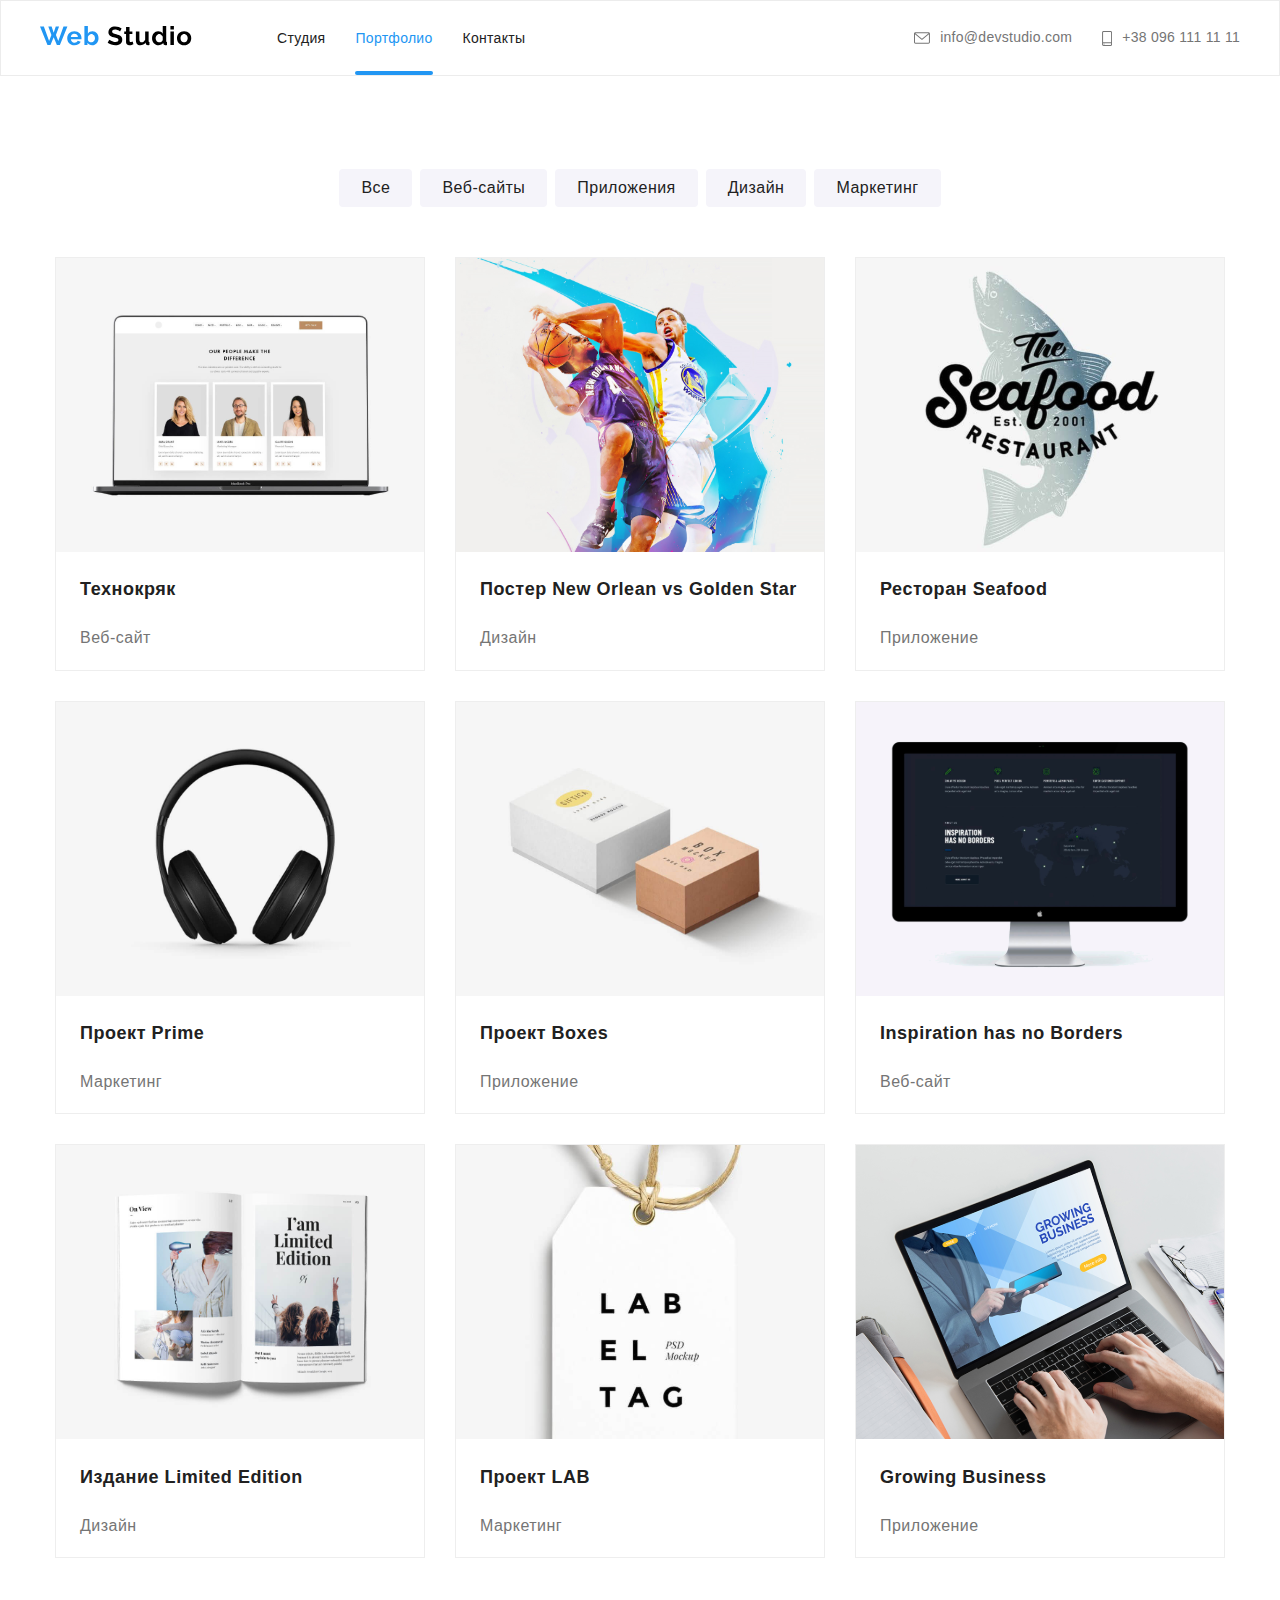
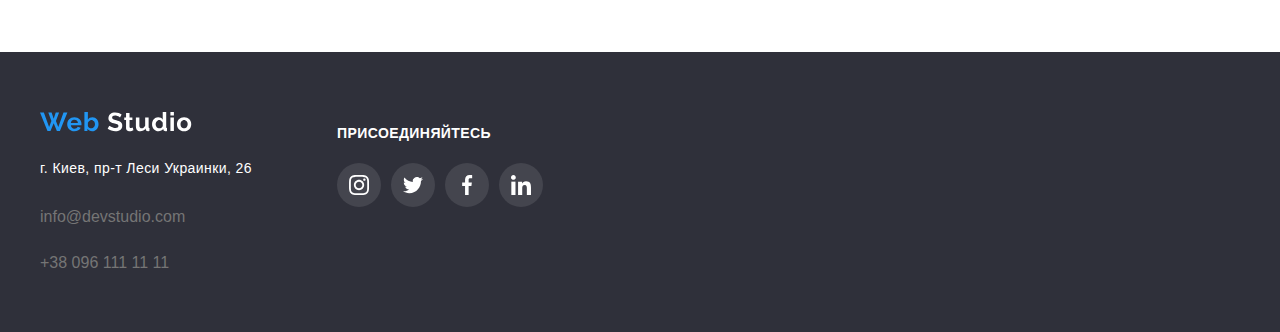
==== commit d87172f5: "1" ====
--- a/portfolio.html
+++ b/portfolio.html
@@ -86,16 +86,21 @@
           <div class="portfolio-items">
             <ul class="portfolio list">
               <li class="porfolio-item">
-                <img src="./images-portfolio/tehnokrak.svg" alt="Лаптоп" />
+                <img
+                  src="./images-portfolio/tehnokrak.svg"
+                  alt="Лаптоп"
+                  width="370"
+                />
+
+                <div class="overlay">
+                  <p class="portfolio-text no-margin">
+                    Технокряк это современная площадка распространения
+                    коронавируса. Компании используют эту платформу для
+                    цифрового шпионажа и атак на защищённые сервера конкурентов.
+                  </p>
+                </div>
                 <h2 class="portfolio-title">Технокряк</h2>
                 <p class="portfolio-dsc">Веб-сайт</p>
-                <div class="overlay">
-                  <p class="portfolio-text no-margin">
-                    Технокряк это современная площадка распространения
-                    коронавируса. Компании используют эту платформу для
-                    цифрового шпионажа и атак на защищённые сервера конкурентов.
-                  </p>
-                </div>
               </li>
               <li class="porfolio-item">
                 <img
--- a/css/styles.css
+++ b/css/styles.css
@@ -35,6 +35,9 @@
 a {
   color: var(--primary-text-color);
   text-decoration: none;
+}
+header {
+  border: 1px solid #ececec;
 }
 /* Delete margin utility */
 .no-margin {
@@ -64,6 +67,9 @@
 .site-nav .item {
   position: relative;
 }
+.navigation-link {
+  display: flex;
+}
 .current-link {
   color: var(--accent-color);
 }
@@ -183,7 +189,7 @@
     ),
     url(../images/Header-img.jpg);
   background-color: #212121;
-  width: 1600px;
+  width: auto;
   height: 600px;
   margin: auto;
   background-repeat: no-repeat;
@@ -216,6 +222,45 @@
   min-width: 200px;
   margin-top: 30px;
 }
+
+/* MODAL WINDOW */
+.backdrop {
+  position: fixed;
+
+  top: 0;
+  left: 0;
+
+  width: 100%;
+  height: 100%;
+
+  background: rgba(0, 0, 0, 0.2);
+}
+
+.backdrop.is-hidden {
+  opacity: 0;
+  pointer-events: none;
+}
+
+.modal {
+  position: absolute;
+  top: 50%;
+  left: 50%;
+  transform: translate(-50%, -50%);
+
+  width: 528px;
+  height: 581px;
+
+  background: #ffffff;
+  box-shadow: 0px 1px 3px rgba(0, 0, 0, 0.12), 0px 1px 1px rgba(0, 0, 0, 0.14),
+    0px 2px 1px rgba(0, 0, 0, 0.2);
+  border-radius: 4px;
+}
+
+.close-button {
+  position: absolute;
+  right: 8px;
+  top: 8px;
+}
 /* Features */
 .features .list {
   display: flex;
@@ -223,12 +268,14 @@
 }
 /* FEATURES ICONS */
 .features-icon-bcg {
+  display: flex;
+  align-items: center;
+  justify-content: center;
+
   width: 270px;
   height: 120px;
+
   background-color: #f5f4fa;
-  display: flex;
-  align-items: center;
-  justify-content: center;
 }
 .features-icon {
   width: 70px;
@@ -578,19 +625,24 @@
   margin-right: 30px;
   margin-bottom: 30px;
   border: 1px solid #eeeeee;
-  height: 404px;
   position: relative;
-
   overflow: hidden;
 }
 
+.porfolio-item:hover .overlay {
+  transform: translateY(0);
+  border: 1px solid #eeeeee;
+  box-sizing: border-box;
+  box-shadow: 0px 1px 1px rgba(0, 0, 0, 0.12), 0px 4px 4px rgba(0, 0, 0, 0.06),
+    1px 4px 6px rgba(0, 0, 0, 0.16);
+}
+
 .overlay {
-  display: inline-flex;
   position: absolute;
   top: 0;
   left: 0;
   width: 100%;
-  height: 294px;
+  height: 100%;
 
   padding: 63px 24px;
 
@@ -600,16 +652,6 @@
   background-color: rgba(33, 150, 243, 0.9);
   color: var(--alternative-text-color);
 }
-.porfolio-item:hover {
-  border: 1px solid #eeeeee;
-  box-sizing: border-box;
-  box-shadow: 0px 1px 1px rgba(0, 0, 0, 0.12), 0px 4px 4px rgba(0, 0, 0, 0.06),
-    1px 4px 6px rgba(0, 0, 0, 0.16);
-}
-.porfolio-item:hover .overlay {
-  transform: translateX(0);
-}
-
 .porfolio-item:nth-child(3n) {
   margin-right: 0;
 }
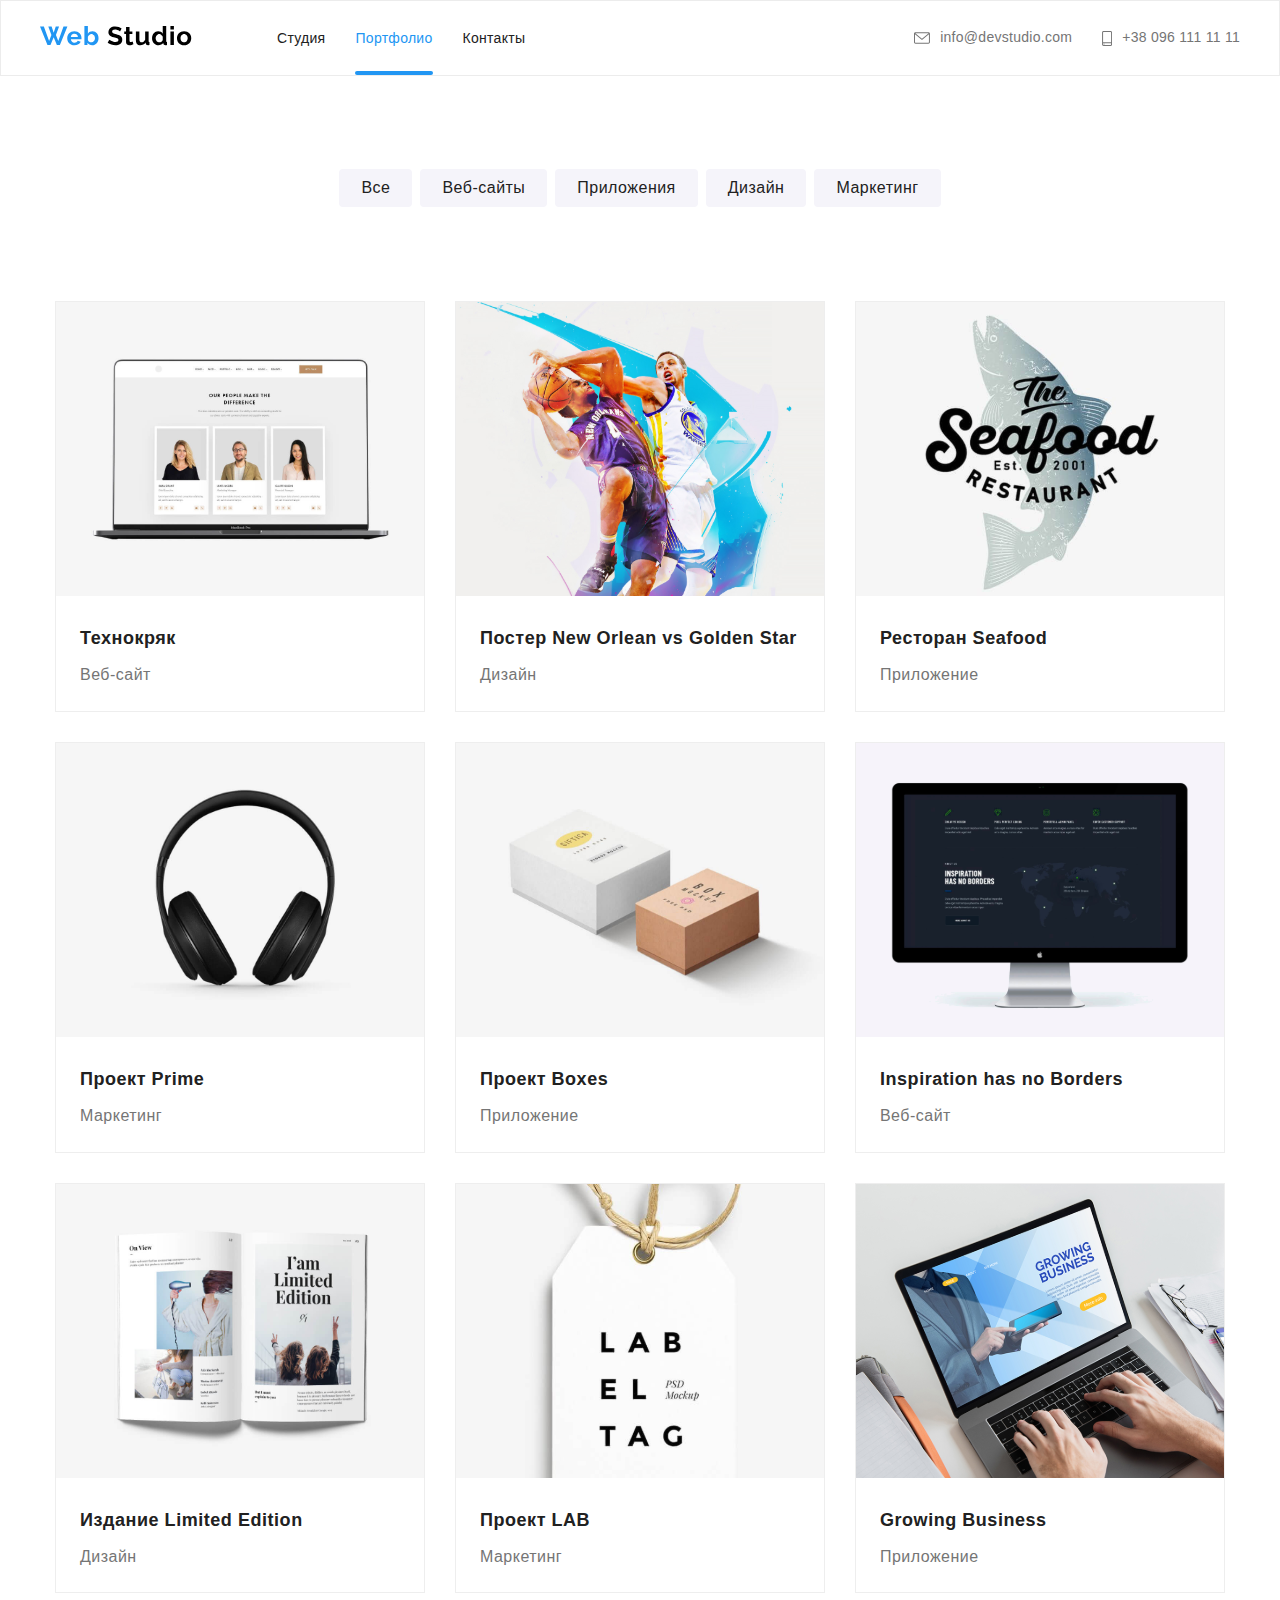
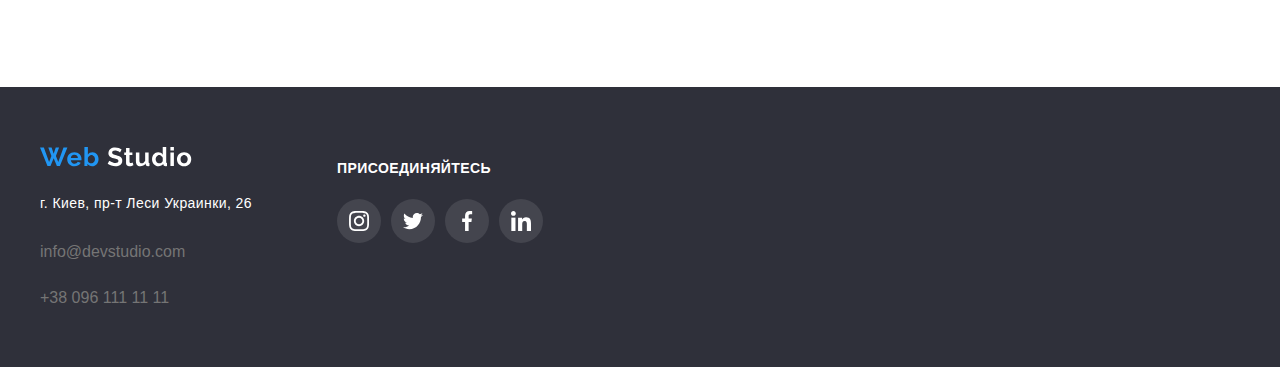
==== commit 778de201: "портфолио" ====
--- a/portfolio.html
+++ b/portfolio.html
@@ -82,143 +82,186 @@
             </h1>
           </div>
 
-          <!-- our works -->
-          <div class="portfolio-items">
-            <ul class="portfolio list">
-              <li class="porfolio-item">
-                <img
-                  src="./images-portfolio/tehnokrak.svg"
-                  alt="Лаптоп"
-                  width="370"
-                />
-
-                <div class="overlay">
-                  <p class="portfolio-text no-margin">
-                    Технокряк это современная площадка распространения
-                    коронавируса. Компании используют эту платформу для
-                    цифрового шпионажа и атак на защищённые сервера конкурентов.
-                  </p>
-                </div>
-                <h2 class="portfolio-title">Технокряк</h2>
-                <p class="portfolio-dsc">Веб-сайт</p>
-              </li>
-              <li class="porfolio-item">
-                <img
-                  src="./images-portfolio/basketball-poster.svg"
-                  alt="Два баскетболиста"
-                />
-                <div class="overlay">
-                  <p class="portfolio-text no-margin">
-                    Технокряк это современная площадка распространения
-                    коронавируса. Компании используют эту платформу для
-                    цифрового шпионажа и атак на защищённые сервера конкурентов.
-                  </p>
-                </div>
-                <h2 class="portfolio-title">
-                  Постер New Orlean vs Golden Star
-                </h2>
-                <p class="portfolio-dsc">Дизайн</p>
-              </li>
-              <li class="porfolio-item">
-                <img
-                  src="./images-portfolio/seafood-logo.svg"
-                  alt="Лого ресторана"
-                />
-                <div class="overlay">
-                  <p class="portfolio-text no-margin">
-                    Технокряк это современная площадка распространения
-                    коронавируса. Компании используют эту платформу для
-                    цифрового шпионажа и атак на защищённые сервера конкурентов.
-                  </p>
-                </div>
-                <h2 class="portfolio-title">Ресторан Seafood</h2>
-                <p class="portfolio-dsc">Приложение</p>
-              </li>
-              <li class="porfolio-item">
-                <img src="./images-portfolio/headphones.svg" alt="Наушники" />
-                <div class="overlay">
-                  <p class="portfolio-text no-margin">
-                    Технокряк это современная площадка распространения
-                    коронавируса. Компании используют эту платформу для
-                    цифрового шпионажа и атак на защищённые сервера конкурентов.
-                  </p>
-                </div>
-                <h2 class="portfolio-title">Проект Prime</h2>
-                <p class="portfolio-dsc">Маркетинг</p>
-              </li>
-              <li class="porfolio-item">
-                <img
-                  src="./images-portfolio/boxes-project.svg"
-                  alt="Две каробки"
-                />
-                <div class="overlay">
-                  <p class="portfolio-text no-margin">
-                    Технокряк это современная площадка распространения
-                    коронавируса. Компании используют эту платформу для
-                    цифрового шпионажа и атак на защищённые сервера конкурентов.
-                  </p>
-                </div>
-                <h2 class="portfolio-title">Проект Boxes</h2>
-                <p class="portfolio-dsc">Приложение</p>
-              </li>
-              <li class="porfolio-item">
-                <img
-                  src="./images-portfolio/desktop-screen.svg"
-                  alt="Монитор"
-                />
-                <div class="overlay">
-                  <p class="portfolio-text no-margin">
-                    Технокряк это современная площадка распространения
-                    коронавируса. Компании используют эту платформу для
-                    цифрового шпионажа и атак на защищённые сервера конкурентов.
-                  </p>
-                </div>
-                <h2 class="portfolio-title">Inspiration has no Borders</h2>
-                <p class="portfolio-dsc">Веб-сайт</p>
-              </li>
-              <li class="porfolio-item">
-                <img src="./images-portfolio/limitededition.svg" alt="Книга" />
-                <div class="overlay">
-                  <p class="portfolio-text no-margin">
-                    Технокряк это современная площадка распространения
-                    коронавируса. Компании используют эту платформу для
-                    цифрового шпионажа и атак на защищённые сервера конкурентов.
-                  </p>
-                </div>
-                <h2 class="portfolio-title">Издание Limited Edition</h2>
-                <p class="portfolio-dsc">Дизайн</p>
-              </li>
-              <li class="porfolio-item">
-                <img src="./images-portfolio/labletag.svg" alt="Ярлык" />
-                <div class="overlay">
-                  <p class="portfolio-text no-margin">
-                    Технокряк это современная площадка распространения
-                    коронавируса. Компании используют эту платформу для
-                    цифрового шпионажа и атак на защищённые сервера конкурентов.
-                  </p>
-                </div>
-                <h2 class="portfolio-title">Проект LAB</h2>
-                <p class="portfolio-dsc">Маркетинг</p>
-              </li>
-              <li class="porfolio-item">
-                <img
-                  src="./images-portfolio/laptop-grow-buis.svg"
-                  alt="Лаптоп"
-                />
-                <div class="overlay">
-                  <p class="portfolio-text no-margin">
-                    Технокряк это современная площадка распространения
-                    коронавируса. Компании используют эту платформу для
-                    цифрового шпионажа и атак на защищённые сервера конкурентов.
-                  </p>
-                </div>
-                <h2 class="portfolio-title">Growing Business</h2>
-                <p class="portfolio-dsc">Приложение</p>
-              </li>
-            </ul>
-          </div>
-        </div>
-      </section>
+          <!-- OUR WORKS -->
+         <section>
+           
+
+           
+            <ul class="portfolio container list">
+              <li class="portfolio-item">
+                <a href="" >
+                  <div class="portfolio-img">
+                    <img class="img" src="./images-portfolio/tehnokrak.svg" alt="Изображение веб-сайта на ноутбуке" width="370">
+                    <div class="portfolio-text">
+                      <p>
+                        Технокряк это современная площадка распространения
+                        коронавируса. Компании используют эту платформу для
+                        цифрового шпионажа и атак на защищённые сервера
+                        конкурентов.
+                      </p>
+                    </div>
+                  </div>
+                  <div class="portfolio-dsc">
+                    <h2 class="portfolio-name">Технокряк</h2>
+                    <p class="portfolio-type">Веб-сайт</p>
+                  </div>
+                </a>
+              </li>
+              <li class="portfolio-item">
+                <a href="">
+                  <div class="portfolio-img">
+                    <img class="img" src="./images-portfolio/basketball-poster.svg" alt="Постер New Orlean vs Golden Star" width="370">
+                    <div class="portfolio-text">
+                      <p>
+                        Технокряк это современная площадка распространения
+                        коронавируса. Компании используют эту платформу для
+                        цифрового шпионажа и атак на защищённые сервера
+                        конкурентов.
+                      </p>
+                    </div>
+                  </div>
+                  <div class="portfolio-dsc">
+                    <h2 class="portfolio-name">Постер New Orlean vs Golden Star</h2>
+                    <p class="portfolio-type">Дизайн</p>
+                  </div>
+                </a>
+              </li>
+              <li class="portfolio-item">
+                <a href="">
+                  <div class="portfolio-img">
+                    <img class="img" src="./images-portfolio/seafood-logo.svg" alt="Лого Ресторана" width="370">
+                    <div class="portfolio-text">
+                      <p>
+                        Технокряк это современная площадка распространения
+                        коронавируса. Компании используют эту платформу для
+                        цифрового шпионажа и атак на защищённые сервера
+                        конкурентов.
+                      </p>
+                    </div>
+                  </div>
+                  <div class="portfolio-dsc">
+                    <h2 class="portfolio-name">Ресторан Seafood</h2>
+                    <p class="portfolio-type">Приложение</p>
+                  </div>
+                </a>
+              </li>
+              <li class="portfolio-item">
+                <a href="">
+                  <div class="portfolio-img">
+                    <img class="img" src="./images-portfolio/headphones.svg" alt="Наушники" width="370">
+                    <div class="portfolio-text">
+                      <p>
+                        Технокряк это современная площадка распространения
+                        коронавируса. Компании используют эту платформу для
+                        цифрового шпионажа и атак на защищённые сервера
+                        конкурентов.
+                      </p>
+                    </div>
+                  </div>
+                  <div class="portfolio-dsc">
+                    <h2 class="portfolio-name">Проект Prime</h2>
+                    <p class="portfolio-type">Маркетинг</p>
+                  </div>
+                </a>
+              </li>
+              <li class="portfolio-item">
+                <a href="">
+                  <div class="portfolio-img">
+                    <img class="img" src="./images-portfolio/boxes-project.svg" alt="Проэкт Boxes" width="370">
+                    <div class="portfolio-text">
+                      <p>
+                        Технокряк это современная площадка распространения
+                        коронавируса. Компании используют эту платформу для
+                        цифрового шпионажа и атак на защищённые сервера
+                        конкурентов.
+                      </p>
+                    </div>
+                  </div>
+                  <div class="portfolio-dsc">
+                    <h2 class="portfolio-name">Проект Boxes</h2>
+                    <p class="portfolio-type">Приложение</p>
+                  </div>
+                </a>
+              </li>
+              <li class="portfolio-item">
+                <a href="">
+                  <div class="portfolio-img">
+                    <img class="img" src="./images-portfolio/desktop-screen.svg" alt="Монитор" width="370">
+                    <div class="portfolio-text">
+                      <p>
+                        Технокряк это современная площадка распространения
+                        коронавируса. Компании используют эту платформу для
+                        цифрового шпионажа и атак на защищённые сервера
+                        конкурентов.
+                      </p>
+                    </div>
+                  </div>
+                  <div class="portfolio-dsc">
+                    <h2 class="portfolio-name">Inspiration has no Borders</h2>
+                    <p class="portfolio-type">Веб-сайт</p>
+                  </div>
+                </a>
+              </li>
+              <li class="portfolio-item">
+                <a href="">
+                  <div class="portfolio-img">
+                    <img class="img" src="./images-portfolio/limitededition.svg" alt="Книга" width="370">
+                    <div class="portfolio-text">
+                      <p>
+                        Технокряк это современная площадка распространения
+                        коронавируса. Компании используют эту платформу для
+                        цифрового шпионажа и атак на защищённые сервера
+                        конкурентов.
+                      </p>
+                    </div>
+                  </div>
+                  <div class="portfolio-dsc">
+                    <h2 class="portfolio-name">Издание Limited Edition</h2>
+                    <p class="portfolio-type">Дизайн</p>
+                  </div>
+                </a>
+              </li>
+              <li class="portfolio-item">
+                <a href="">
+                  <div class="portfolio-img">
+                    <img class="img" src="./images-portfolio/labletag.svg" alt="Лэйблтэг" width="370">
+                    <div class="portfolio-text">
+                      <p>
+                        Технокряк это современная площадка распространения
+                        коронавируса. Компании используют эту платформу для
+                        цифрового шпионажа и атак на защищённые сервера
+                        конкурентов.
+                      </p>
+                    </div>
+                  </div>
+                  <div class="portfolio-dsc">
+                    <h2 class="portfolio-name">Проект LAB</h2>
+                    <p class="portfolio-type">Маркетинг</p>
+                  </div>
+                </a>
+              </li>
+              <li class="portfolio-item">
+                <a href="">
+                  <div class="portfolio-img">
+                    <img class="img" src="./images-portfolio/laptop-grow-buis.svg" alt="Лаптоп" width="370">
+                    <div class="portfolio-text">
+                      <p>
+                        Технокряк это современная площадка распространения
+                        коронавируса. Компании используют эту платформу для
+                        цифрового шпионажа и атак на защищённые сервера
+                        конкурентов.
+                      </p>
+                    </div>
+                  </div>
+                  <div class="portfolio-dsc">
+                    <h2 class="portfolio-name">Growing Business</h2>
+                    <p class="portfolio-type">Приложение</p>
+                  </div>
+                </a>
+              </li>
+           </ul>
+         </section>
+
     </main>
     <footer class="footer">
       <!-- logo -->
--- a/css/styles.css
+++ b/css/styles.css
@@ -574,9 +574,6 @@
   margin-top: 93px;
   justify-content: center;
 }
-/* .filter-name:nth-child(n + 2) {
-  margin-left: 0px;
-} */
 
 .filter-button + .filter-button {
   margin-left: 8px;
@@ -601,85 +598,117 @@
   background-color: var(--accent-color);
   color: #ffffff;
 }
-
+/* ----------------------------------- */
+.portfolio {
+  display: flex;
+  flex-wrap: wrap;
+}
 .portfolio-notitle {
   display: none;
 }
 
-.container-portfolio {
-  padding: 0px 15px;
-  max-width: 1200px;
-  margin: 0 auto;
-  margin-bottom: 94px;
-}
-
-.portfolio {
-  margin-bottom: 0px;
-  margin-top: 50px;
-  display: flex;
-  flex-wrap: wrap;
-  justify-content: center;
-}
-.porfolio-item {
+.portfolio-item {
   width: calc((100% - 60px) / 3);
   margin-right: 30px;
   margin-bottom: 30px;
+
   border: 1px solid #eeeeee;
+}
+.portfolio-item:nth-child(3n) {
+  margin-right: 0;
+}
+
+.portfolio-item:nth-last-child(-n + 3) {
+  margin-bottom: 0px;
+}
+
+.portfolio-item:hover {
+  border: 1px solid #eeeeee;
+
+  box-shadow: 0px 1px 1px rgba(0, 0, 0, 0.12), 0px 4px 4px rgba(0, 0, 0, 0.06),
+    1px 4px 6px rgba(0, 0, 0, 0.16);
+}
+
+.portfolio-img {
   position: relative;
   overflow: hidden;
-}
-
-.porfolio-item:hover .overlay {
+
+  display: block;
+
+  width: 100%;
+}
+
+.portfolio-img:hover .portfolio-text {
   transform: translateY(0);
-  border: 1px solid #eeeeee;
-  box-sizing: border-box;
-  box-shadow: 0px 1px 1px rgba(0, 0, 0, 0.12), 0px 4px 4px rgba(0, 0, 0, 0.06),
-    1px 4px 6px rgba(0, 0, 0, 0.16);
-}
-
-.overlay {
+}
+
+.portfolio-text {
   position: absolute;
   top: 0;
   left: 0;
   width: 100%;
   height: 100%;
-
+  background-color: rgba(33, 150, 243, 0.9);
   padding: 63px 24px;
-
-  transform: translateY(150%);
-  transition: 250ms transform cubic-bezier(0.4, 0, 0.2, 1);
-
-  background-color: rgba(33, 150, 243, 0.9);
-  color: var(--alternative-text-color);
-}
-.porfolio-item:nth-child(3n) {
-  margin-right: 0;
-}
-.porfolio-item:nth-last-child(-n + 3) {
-  margin-bottom: 0;
-}
-/* name of works in portfolio */
-.portfolio-title {
-  font-style: normal;
+  font-weight: 400;
+  font-size: 18px;
+  line-height: 1.5;
+  color: #ffffff;
+  transform: translateY(100%);
+  transition: transform 250ms cubic-bezier(0.4, 0, 0.2, 1);
+}
+
+.portfolio-dsc {
+  padding-top: 20px;
+  padding-right: 24px;
+  padding-left: 24px;
+  padding-bottom: 20px;
+}
+.portfolio-name {
+  margin-top: 0px;
+  margin-bottom: 0px;
   font-weight: 700;
   font-size: 18px;
   line-height: 2;
-  letter-spacing: 0.03em;
-  padding-left: 24px;
-  padding-right: 24px;
-}
-/* Work descriptions in portfolio */
-.portfolio-dsc {
+
+  letter-spacing: 0.03em;
+}
+
+.portfolio-type {
+  margin-top: 4px;
+  margin-bottom: 0px;
   font-size: 16px;
   line-height: 1.9;
-  letter-spacing: 0.03em;
-  color: var(--secondary-text-color);
-  padding: 0px 24px;
-}
-/* text on pics  */
+
+  letter-spacing: 0.03em;
+
+  color: #757575;
+}
+/* .portfolio-list-item {
+  width: 370px;
+}
+.portfolio-thumb {
+  position: relative;
+  overflow: hidden;
+  width: 370px;
+}
+
+.portfolio-list-item:hover .portfolio-text {
+  transform: translateY(0);
+}
+
 .portfolio-text {
+  position: absolute;
+  top: 0;
+  left: 0;
+  width: 100%;
+  height: 100%;
+  background-color: rgba(33, 150, 243, 0.9);
+  padding: 63px 24px;
+  font-weight: 400;
   font-size: 18px;
-  line-height: 1.6;
-  letter-spacing: 0.03em;
-}
-/* CEnetering of content groups */
+  line-height: 1.56;
+  color: var(--primary-white-color);
+  transform: translateY(100%);
+  transition: transform 250ms cubic-bezier(0.4, 0, 0.2, 1);
+} */
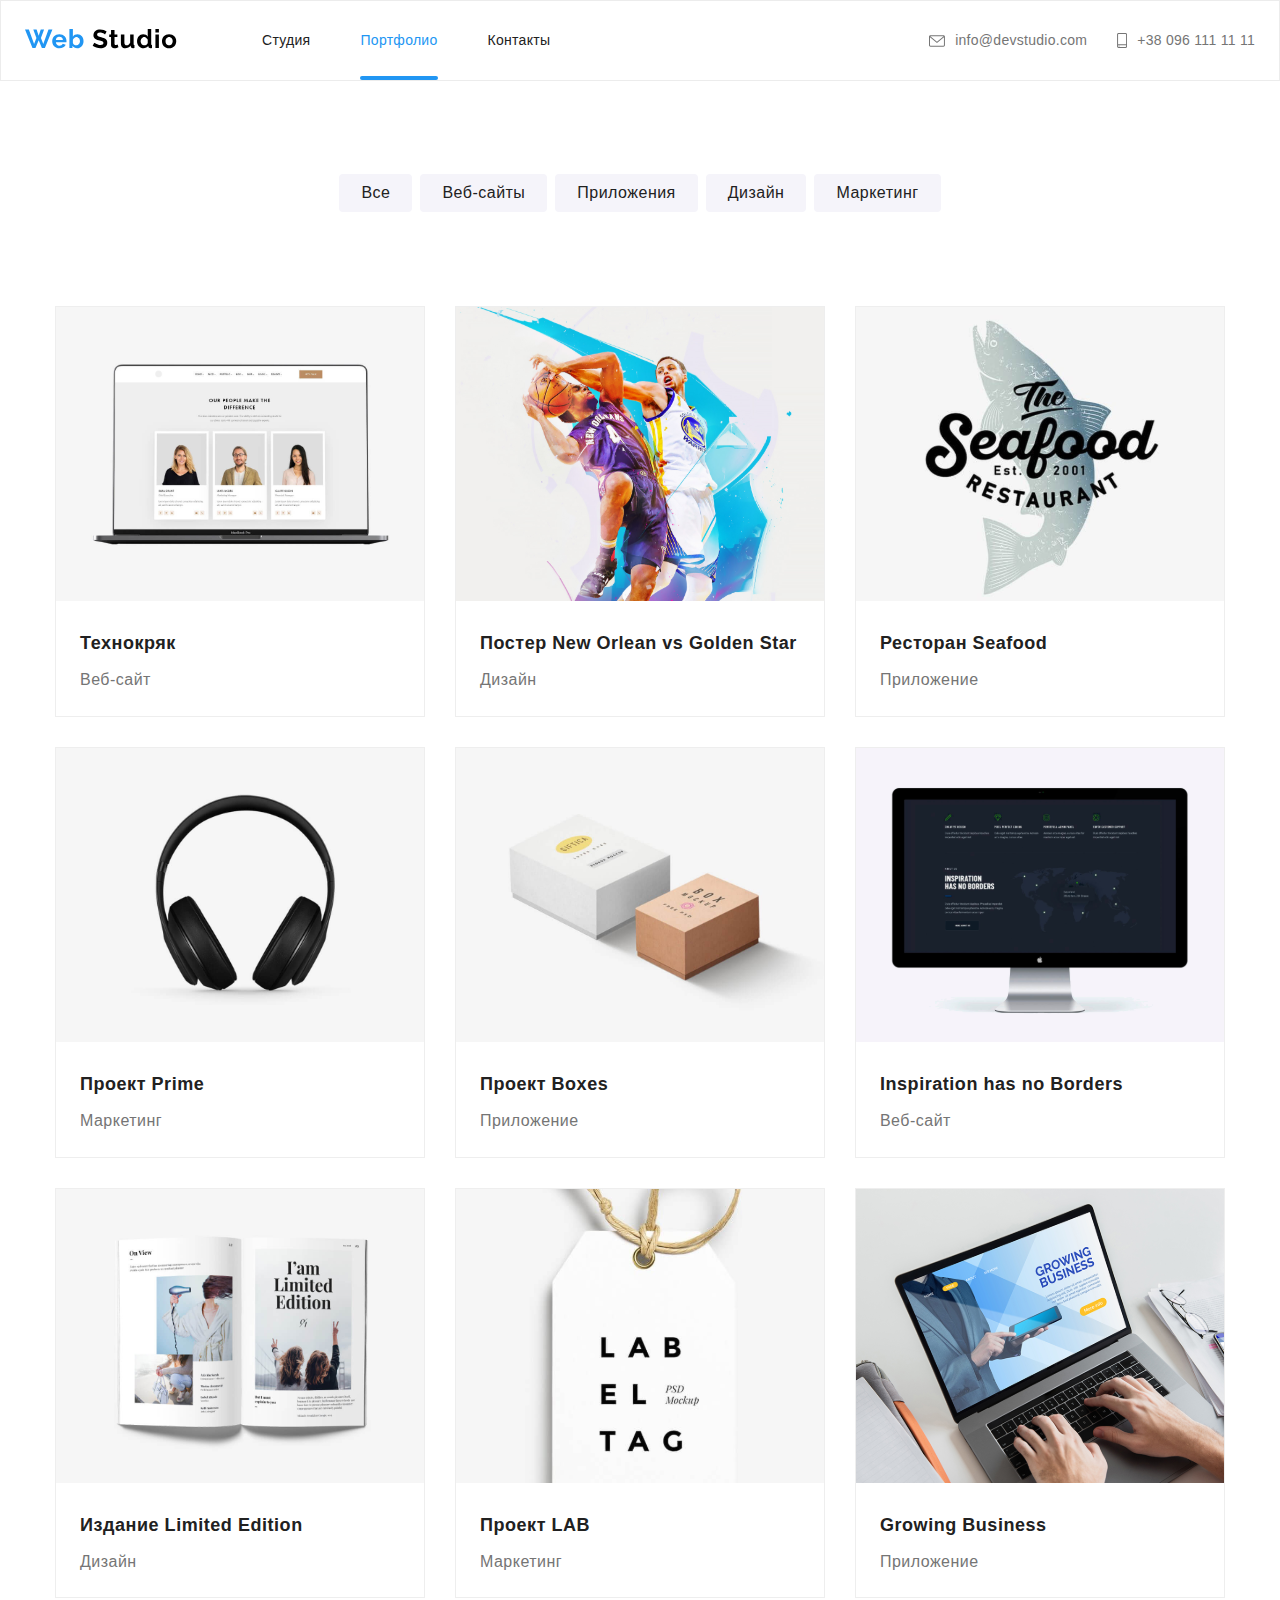
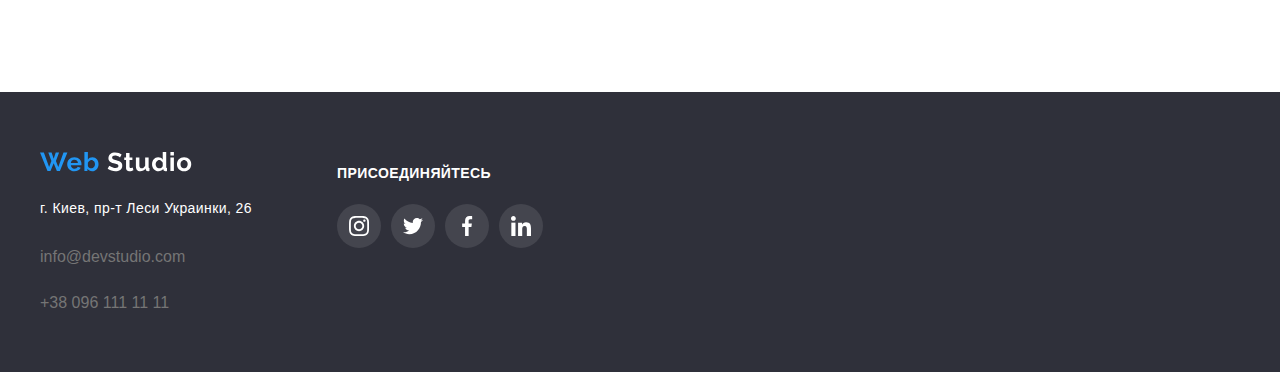
==== commit 38934e20: "rady for hw5" ====
--- a/portfolio.html
+++ b/portfolio.html
@@ -23,14 +23,16 @@
         <!-- Site navigation -->
 
         <nav>
-          <ul class="site-nav list">
-            <li class="item">
-              <a href="./index.html">Студия</a>
-            </li>
-            <li class="item">
-              <a class="current-link" href="./portfolio.html">Портфолио</a>
-            </li>
-            <li class="item"><a href="">Контакты</a></li>
+          <ul class="nav list">
+            <li class="nav-item">
+              <a class="nav-link" href="./index.html">Студия</a>
+            </li>
+            <li class="nav-item">
+              <a class="nav-link  current-link" href="./portfolio.html">Портфолио</a>
+            </li>
+            <li class="nav-item">
+              <a class="nav-link" href="">Контакты</a>
+            </li>
           </ul>
         </nav>
 
--- a/css/styles.css
+++ b/css/styles.css
@@ -60,20 +60,36 @@
 /* site navigation 
 and contacts 
 focus and hover */
-.site-nav :hover,
-.site-nav :focus {
+
+/* site navigation text  */
+.nav {
+  margin-left: 85px;
+
+  font-weight: 500;
+  font-size: 14px;
+  line-height: 1.1;
+  letter-spacing: 0.02em;
+  display: flex;
+}
+
+.nav-item + .nav-item {
+  margin-left: 50px;
+}
+
+.nav-link {
+  position: relative;
+
+  display: inline-block;
+
+  padding-top: 32px;
+  padding-bottom: 32px;
+
+  transition: color 250ms cubic-bezier(0.4, 0, 0.2, 1);
+}
+
+.nav-link:hover {
   color: var(--accent-color);
 }
-.site-nav .item {
-  position: relative;
-}
-.navigation-link {
-  display: flex;
-}
-.current-link {
-  color: var(--accent-color);
-}
-
 .current-link::after {
   content: "";
   display: flex;
@@ -82,17 +98,24 @@
   left: 0px;
   top: 40px;
 
+  transform: translateY(35px);
+
   height: 4px;
   width: 100%;
 
   background: #2196f3;
   border-radius: 2px;
 }
+
+.current-link {
+  color: var(--accent-color);
+}
+
 /* Nsv contsiner */
 .navigation-container {
   display: flex;
   align-items: center;
-  padding: 25px 15px;
+
   max-width: 1230px;
   margin: 0 auto;
 }
@@ -102,25 +125,13 @@
   font-size: 36px;
   line-height: 1.2;
   text-align: center;
+
   letter-spacing: 0.03em;
 }
 /* logo */
 
 .logo {
   display: inline-block;
-}
-/* site navigation text  */
-.site-nav {
-  font-weight: 500;
-  font-size: 14px;
-  line-height: 1.1;
-  letter-spacing: 0.02em;
-  display: flex;
-  margin-left: 85px;
-}
-
-.site-nav .item {
-  margin-left: auto;
 }
 /* CONTACTS */
 .contacts {
@@ -134,6 +145,8 @@
   color: #757575;
   fill: #757575;
   margin-right: 30px;
+  transition: color 250ms cubic-bezier(0.4, 0, 0.2, 1),
+    fill 250ms cubic-bezier(0.4, 0, 0.2, 1);
 }
 .email-style:focus,
 .email-style:hover {
@@ -158,6 +171,8 @@
   align-items: center;
   color: #757575;
   fill: #757575;
+  transition: color 250ms cubic-bezier(0.4, 0, 0.2, 1),
+    fill 250ms cubic-bezier(0.4, 0, 0.2, 1);
 }
 .phonenumber-style:focus,
 .phonenumber-style:hover {
@@ -234,18 +249,27 @@
   height: 100%;
 
   background: rgba(0, 0, 0, 0.2);
+
+  opacity: 1;
+  transition: opacity 250ms cubic-bezier(0.4, 0, 0.2, 1);
 }
 
 .backdrop.is-hidden {
   opacity: 0;
   pointer-events: none;
+}
+.backdrop.is-hidden .modal {
+  transform: translate(-50%, -50%) rotate(360deg) scale(0.1);
 }
 
 .modal {
   position: absolute;
   top: 50%;
   left: 50%;
-  transform: translate(-50%, -50%);
+
+  transform: translate(-50%, -50%) rotate(0deg) scale(1);
+
+  transition: transform 250ms cubic-bezier(0.4, 0, 0.2, 1);
 
   width: 528px;
   height: 581px;
@@ -428,6 +452,8 @@
   border-radius: 50%;
 
   fill: #afb1b8;
+  transition: background-color 250ms cubic-bezier(0.4, 0, 0.2, 1),
+    fill 250ms cubic-bezier(0.4, 0, 0.2, 1);
 }
 
 .social-link:hover,
@@ -450,6 +476,8 @@
 
   width: 170px;
   height: 90px;
+
+  transition: fill 250ms cubic-bezier(0.4, 0, 0.2, 1);
 }
 .customers-link:hover,
 .customers-link:focus {
@@ -460,6 +488,8 @@
   border: 1px solid #afb1b8;
   box-sizing: border-box;
   border-radius: 4px;
+
+  transition: border 250ms cubic-bezier(0.4, 0, 0.2, 1);
 }
 .customer-logo-pic:hover,
 .customer-logo-pic:focus {
@@ -550,6 +580,8 @@
   border-radius: 50%;
   justify-content: center;
   align-items: center;
+
+  transition: background-color 250ms cubic-bezier(0.4, 0, 0.2, 1);
 }
 .footer-social-link:hover,
 .footer-social-link:focus {
@@ -562,10 +594,7 @@
 /* !!!!!!!!!!!!!!!!!!!!!!!!POrtfolio content!!!!!!!!!!!!!!!!!!!!!!!!! */
 
 /* Portfolio filter effects hover and focus */
-.portfolio-filter :hover,
-.portfolio-filter :focus {
-  color: var(--accent-color);
-}
+
 .portfolio-menu {
   display: flex;
   justify-content: center;
@@ -591,6 +620,9 @@
   font-size: 16px;
   line-height: 1.6;
   letter-spacing: 0.03em;
+
+  transition: background-color 250ms cubic-bezier(0.4, 0, 0.2, 1),
+    color 250ms cubic-bezier(0.4, 0, 0.2, 1);
 }
 
 .filter-name:hover,
